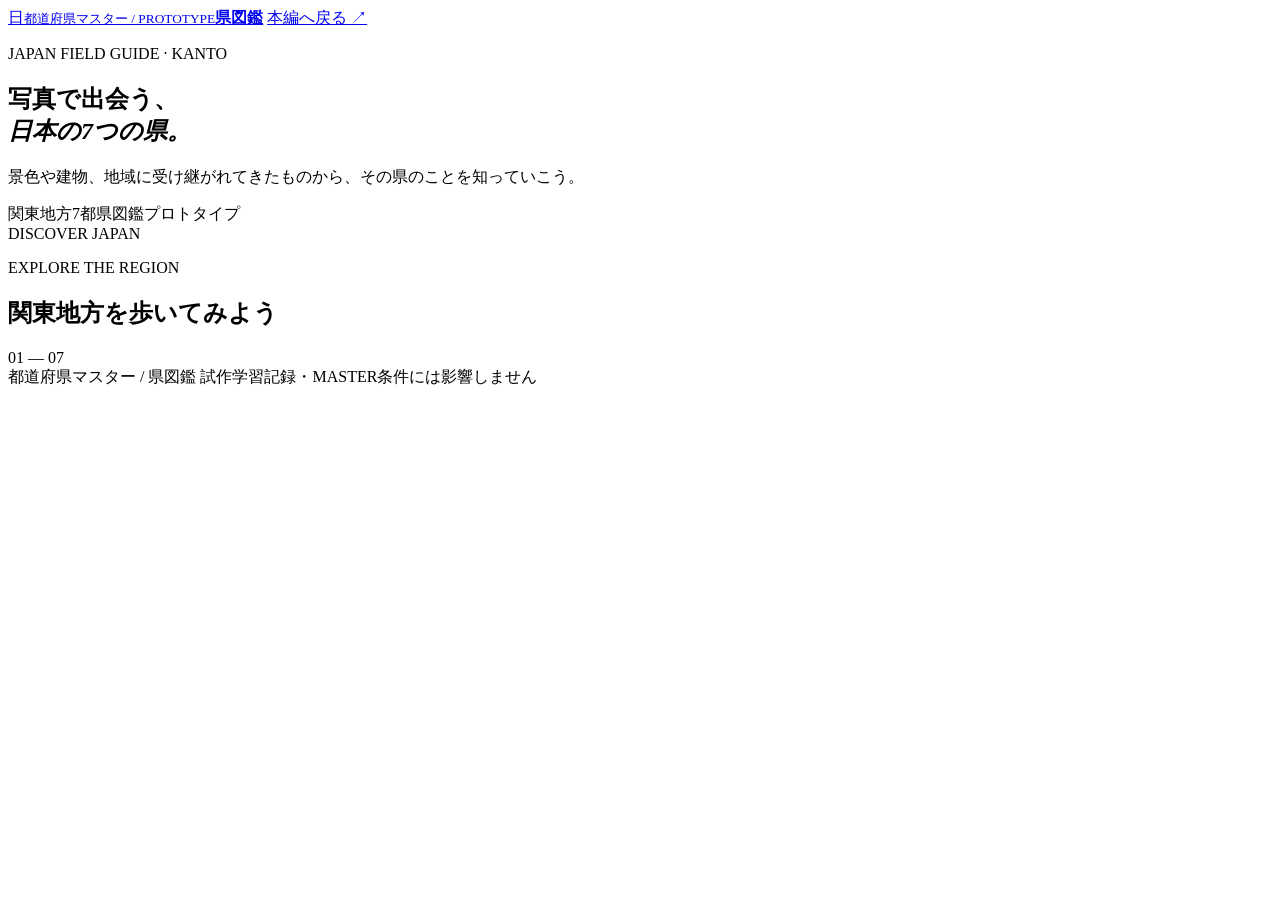
==== prototype/index.html @ 13cdf236 "Add Kanto prefecture guide prototype" ====
<!doctype html>
<html lang="ja">
<head>
  <meta charset="utf-8">
  <meta name="viewport" content="width=device-width,initial-scale=1,viewport-fit=cover">
  <meta name="theme-color" content="#176b87">
  <meta name="description" content="都道府県マスター・県図鑑の関東地方試作">
  <title>県図鑑｜都道府県マスター 試作</title>
  <link rel="stylesheet" href="./style.css">
</head>
<body>
  <header class="topbar">
    <a class="brand" href="../index.html"><span class="brand-mark">日</span><span><small>都道府県マスター / PROTOTYPE</small><strong>県図鑑</strong></span></a>
    <a class="back-link" href="../index.html">本編へ戻る ↗</a>
  </header>
  <main>
    <section class="hero">
      <div class="hero-copy">
        <p class="eyebrow">JAPAN FIELD GUIDE · KANTO</p>
        <h1>写真で出会う、<br><em>日本の7つの県。</em></h1>
        <p>景色や建物、地域に受け継がれてきたものから、その県のことを知っていこう。</p>
        <div class="hero-meta"><span>関東地方</span><span>7都県</span><span>図鑑プロトタイプ</span></div>
      </div>
      <div class="hero-art" aria-hidden="true"><div class="sun"></div><div class="mountain m1"></div><div class="mountain m2"></div><div class="sea"></div><span>DISCOVER JAPAN</span></div>
    </section>
    <nav class="pref-nav" aria-label="都県を選ぶ"><div class="section-heading"><div><p class="eyebrow">EXPLORE THE REGION</p><h2>関東地方を歩いてみよう</h2></div><span class="count">01 — 07</span></div><div id="prefList" class="pref-list"></div></nav>
    <section id="detail" class="detail" aria-live="polite"></section>
    <footer><span>都道府県マスター / 県図鑑 試作</span><span>学習記録・MASTER条件には影響しません</span></footer>
  </main>
  <script type="module" src="./app.js"></script>
</body>
</html>
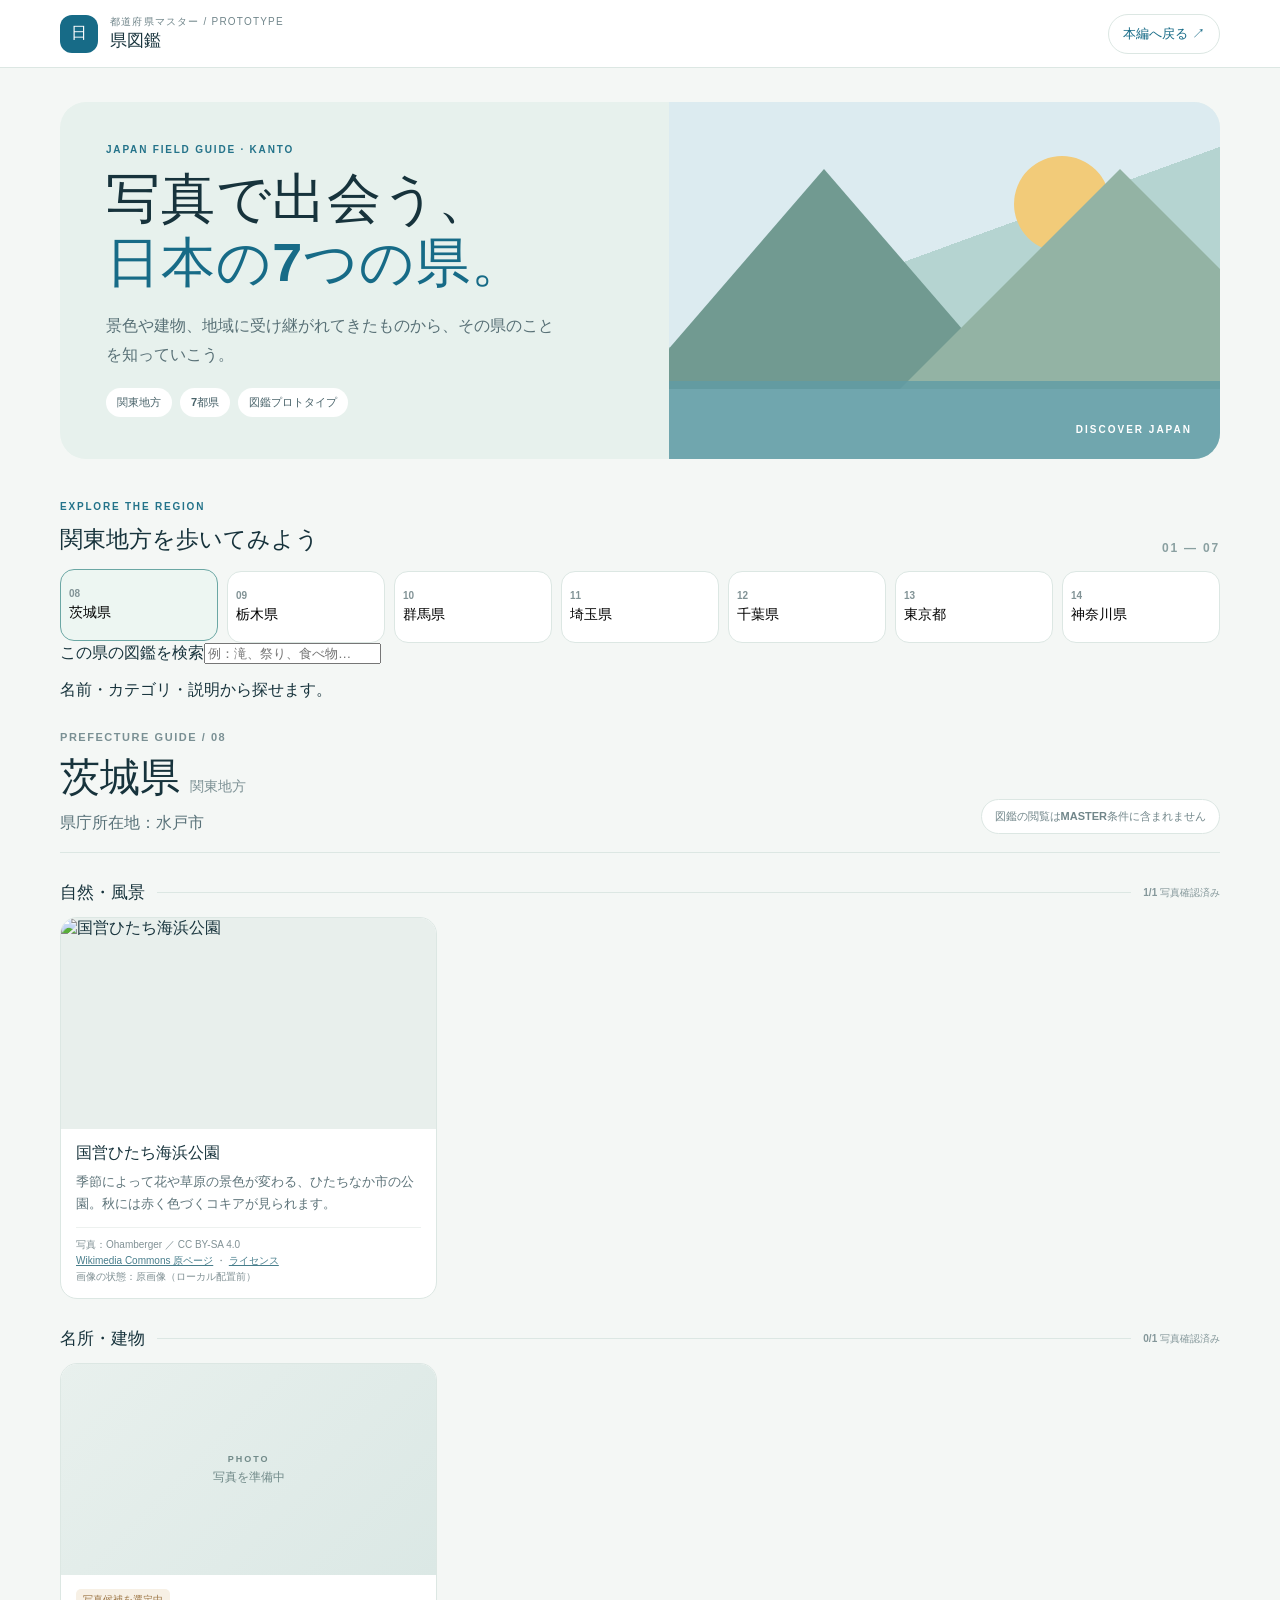
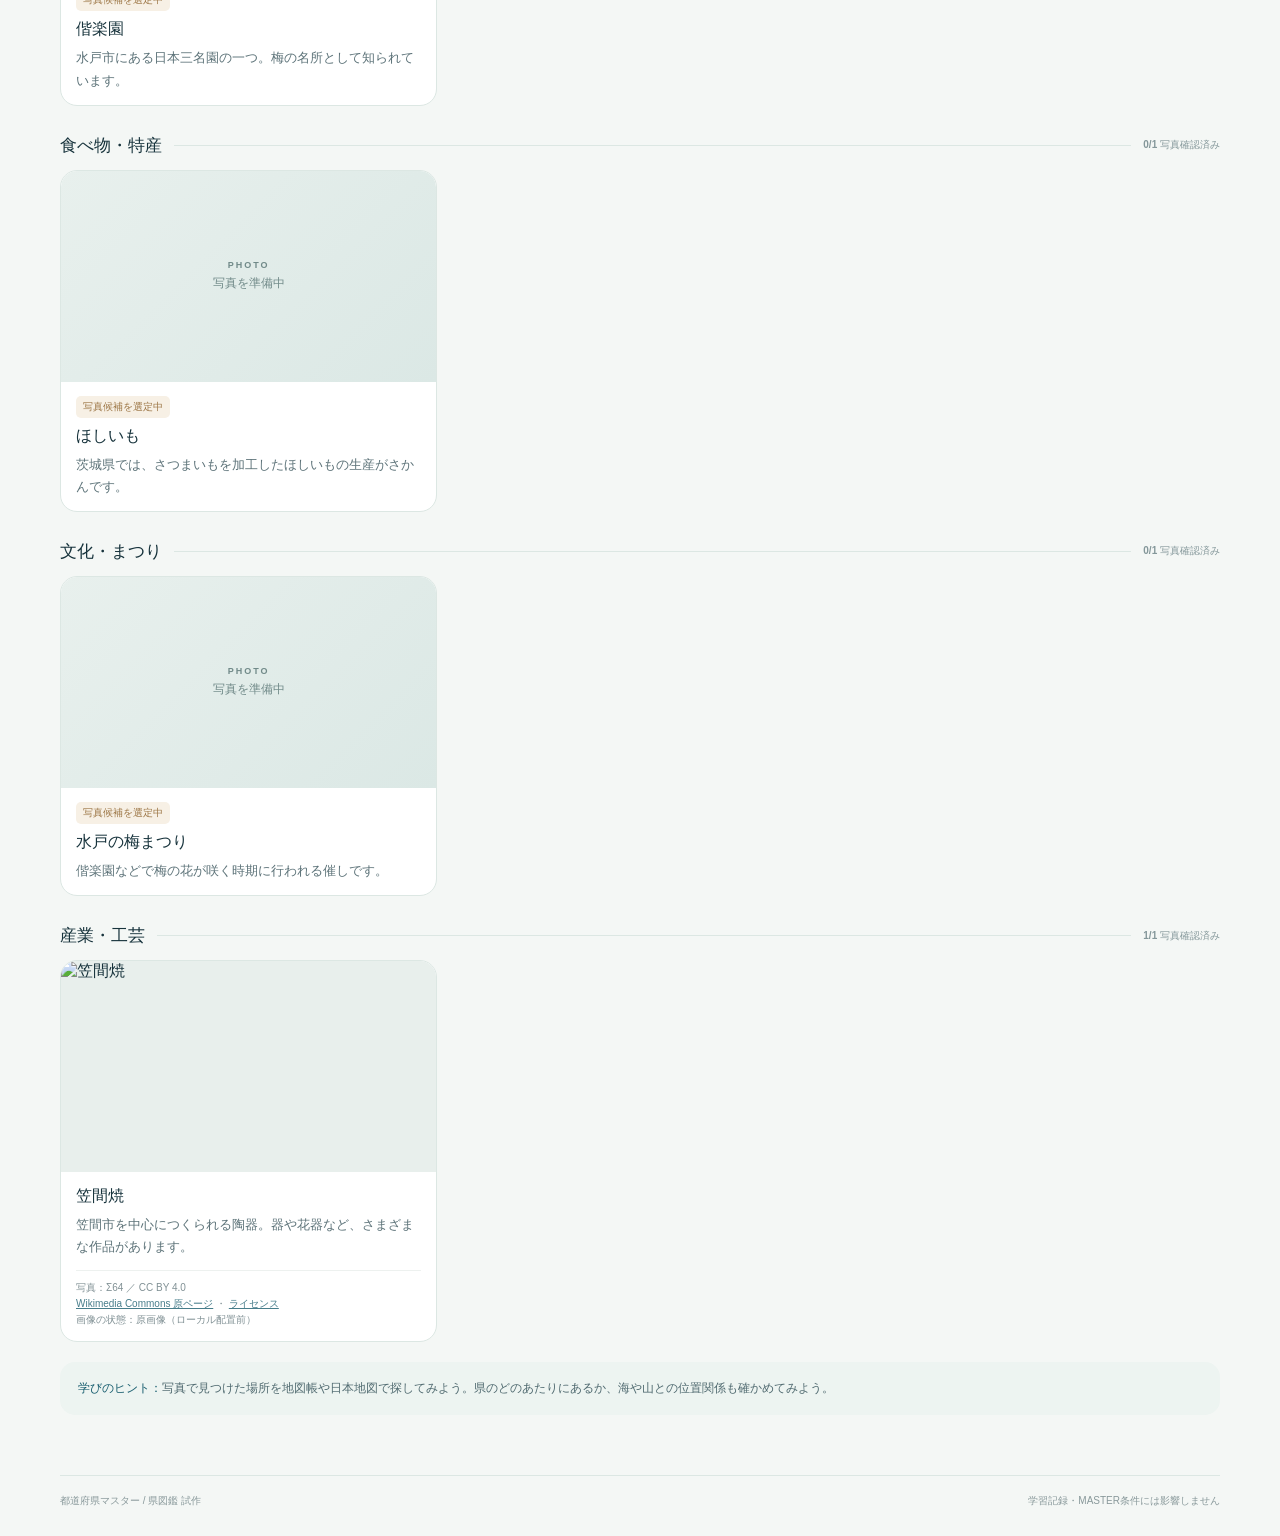
==== commit 506f8d56: "Add searchable prefecture guide control" ====
--- a/prototype/index.html
+++ b/prototype/index.html
@@ -24,6 +24,7 @@
       <div class="hero-art" aria-hidden="true"><div class="sun"></div><div class="mountain m1"></div><div class="mountain m2"></div><div class="sea"></div><span>DISCOVER JAPAN</span></div>
     </section>
     <nav class="pref-nav" aria-label="都県を選ぶ"><div class="section-heading"><div><p class="eyebrow">EXPLORE THE REGION</p><h2>関東地方を歩いてみよう</h2></div><span class="count">01 — 07</span></div><div id="prefList" class="pref-list"></div></nav>
+    <section class="guide-tools" aria-label="図鑑を検索"><label for="guideSearch">この県の図鑑を検索</label><input id="guideSearch" type="search" placeholder="例：滝、祭り、食べ物…" autocomplete="off"><p id="searchStatus" aria-live="polite">名前・カテゴリ・説明から探せます。</p></section>
     <section id="detail" class="detail" aria-live="polite"></section>
     <footer><span>都道府県マスター / 県図鑑 試作</span><span>学習記録・MASTER条件には影響しません</span></footer>
   </main>
--- a/prototype/style.css
+++ b/prototype/style.css
@@ -0,0 +1,11 @@
+:root{font-family:"Hiragino Kaku Gothic ProN","Yu Gothic",Meiryo,sans-serif;color:#17333c;background:#f4f7f5;font-synthesis:none;--ink:#17333c;--muted:#647b80;--teal:#176b87;--line:#dce7e3;--paper:#fff;--soft:#eaf3ef}
+*{box-sizing:border-box}body{margin:0;min-height:100vh}a{color:inherit}.topbar{height:68px;padding:0 max(22px,calc((100vw - 1160px)/2));display:flex;align-items:center;justify-content:space-between;background:#fff;border-bottom:1px solid var(--line)}.brand{display:flex;align-items:center;gap:12px;text-decoration:none}.brand-mark{display:grid;place-items:center;width:38px;height:38px;border-radius:12px;background:#176b87;color:#fff;font-weight:900}.brand small,.brand strong{display:block}.brand small{font-size:10px;letter-spacing:.12em;color:#70858a}.brand strong{font-size:17px}.back-link{font-size:13px;font-weight:800;text-decoration:none;color:var(--teal);padding:10px 14px;border:1px solid var(--line);border-radius:999px}
+main{width:min(1160px,100% - 40px);margin:auto}.hero{margin:34px 0 42px;min-height:300px;border-radius:26px;background:#e7f1ed;display:grid;grid-template-columns:1.05fr .95fr;overflow:hidden}.hero-copy{padding:42px 46px;align-self:center}.eyebrow{font-size:10px;font-weight:900;letter-spacing:.18em;color:#24738a;margin:0 0 12px}.hero h1{font-size:clamp(32px,4.4vw,54px);line-height:1.18;letter-spacing:.02em;margin:0}.hero h1 em{font-style:normal;color:#176b87}.hero-copy>p:not(.eyebrow){max-width:450px;color:#587076;line-height:1.8;font-weight:650;margin:18px 0}.hero-meta{display:flex;gap:8px;flex-wrap:wrap}.hero-meta span{font-size:11px;font-weight:800;background:#fff;padding:7px 11px;border-radius:999px;color:#49636a}.hero-art{position:relative;min-height:300px;overflow:hidden;background:linear-gradient(160deg,#dcebf0 0 44%,#b5d4d1 44% 100%)}.sun{position:absolute;width:96px;height:96px;border-radius:50%;background:#f2cb79;right:20%;top:15%}.mountain{position:absolute;bottom:70px;width:0;height:0;border-left:190px solid transparent;border-right:190px solid transparent;border-bottom:220px solid #719a91}.m1{left:-35px}.m2{right:-120px;border-bottom-color:#93b3a4;border-left-width:220px;border-right-width:220px}.sea{position:absolute;bottom:0;height:78px;width:100%;background:#5f9ca6;opacity:.8}.hero-art>span{position:absolute;bottom:24px;right:28px;color:#fff;font-size:10px;letter-spacing:.2em;font-weight:900}
+.section-heading{display:flex;justify-content:space-between;align-items:end;margin-bottom:16px}.section-heading h2{font-size:23px;margin:0}.count{font-size:12px;font-weight:900;letter-spacing:.15em;color:#8aa0a1}.pref-list{display:grid;grid-template-columns:repeat(7,1fr);gap:9px}.pref-button{border:1px solid var(--line);border-radius:14px;background:#fff;padding:13px 8px;min-height:72px;text-align:left;cursor:pointer;transition:.15s}.pref-button:hover,.pref-button[aria-pressed=true]{border-color:#6ba7a4;background:#edf6f2;transform:translateY(-2px)}.pref-button small{display:block;color:#829396;font-size:10px;font-weight:800}.pref-button strong{display:block;font-size:14px;margin-top:5px}
+.detail{margin:30px 0 60px}.pref-head{display:flex;justify-content:space-between;align-items:end;gap:20px;border-bottom:1px solid var(--line);padding:0 0 18px}.pref-kicker{font-size:11px;letter-spacing:.14em;color:#7a9094;font-weight:900;margin:0 0 7px}.pref-head h2{font-size:clamp(28px,4vw,40px);margin:0}.pref-head h2 span{font-size:14px;color:#7c9094;margin-left:10px}.capital{color:#597279;font-weight:700;margin:8px 0 0}.status{white-space:nowrap;border-radius:999px;background:#fff;border:1px solid var(--line);padding:9px 13px;font-size:11px;font-weight:800;color:#71868a}
+.category{margin-top:28px}.category-title{display:flex;align-items:center;gap:12px;margin-bottom:13px}.category-title h3{margin:0;font-size:17px}.category-title span{height:1px;background:var(--line);flex:1}.category-title small{font-size:10px;color:#84979a;font-weight:800}.item-grid{display:grid;grid-template-columns:repeat(3,minmax(0,1fr));gap:14px}.item-card{background:#fff;border:1px solid var(--line);border-radius:17px;overflow:hidden;min-width:0}.item-photo{width:100%;aspect-ratio:16/9;display:block;object-fit:cover;background:#e8efec}.item-body{padding:14px 15px 13px}.item-body h4{font-size:16px;margin:0 0 7px}.item-body p{font-size:13px;line-height:1.7;color:#5d7379;margin:0}.credit{border-top:1px solid #edf1ef;margin-top:12px;padding-top:9px;font-size:10px;line-height:1.6;color:#819195}.credit a{color:#477d8b}.text-card{padding:19px}.text-card .category-label{font-size:10px;color:#24738a;font-weight:900;letter-spacing:.08em}.text-card h4{margin:8px 0;font-size:16px}.text-card p{font-size:13px;line-height:1.8;color:#5d7379;margin:0}.map-note{margin-top:20px;padding:16px 18px;border-radius:15px;background:#edf4f1;color:#506a70;font-size:12px;line-height:1.7}.map-note strong{color:#1a5f70}
+footer{border-top:1px solid var(--line);padding:18px 0 28px;display:flex;justify-content:space-between;gap:10px;color:#89999b;font-size:10px}
+@media(max-width:760px){main{width:min(100% - 24px,620px)}.hero{grid-template-columns:1fr;margin:18px 0 30px}.hero-copy{padding:28px 24px 18px}.hero-art{min-height:155px}.pref-list{grid-template-columns:repeat(4,1fr)}.pref-button{min-height:62px}.item-grid{grid-template-columns:repeat(2,minmax(0,1fr))}.pref-head{align-items:start}.status{font-size:10px;padding:8px}.section-heading h2{font-size:20px}}
+@media(max-width:440px){.item-grid{grid-template-columns:1fr}.item-photo{aspect-ratio:16/8}.pref-head h2 span{display:block;margin:5px 0 0}.back-link{font-size:11px;padding:8px 10px}footer{display:block;line-height:2}}
+
+.photo-pending{aspect-ratio:16/9;background:linear-gradient(135deg,#e8f0ed,#dbe8e5);display:flex;flex-direction:column;align-items:center;justify-content:center;color:#718a89;gap:5px}.photo-pending span{font-size:9px;letter-spacing:.22em;font-weight:900}.photo-pending strong{font-size:12px}.pending-label{display:inline-block;font-size:10px;font-weight:800;color:#9b7443;background:#f7f0e5;padding:4px 7px;border-radius:5px;margin-bottom:8px}
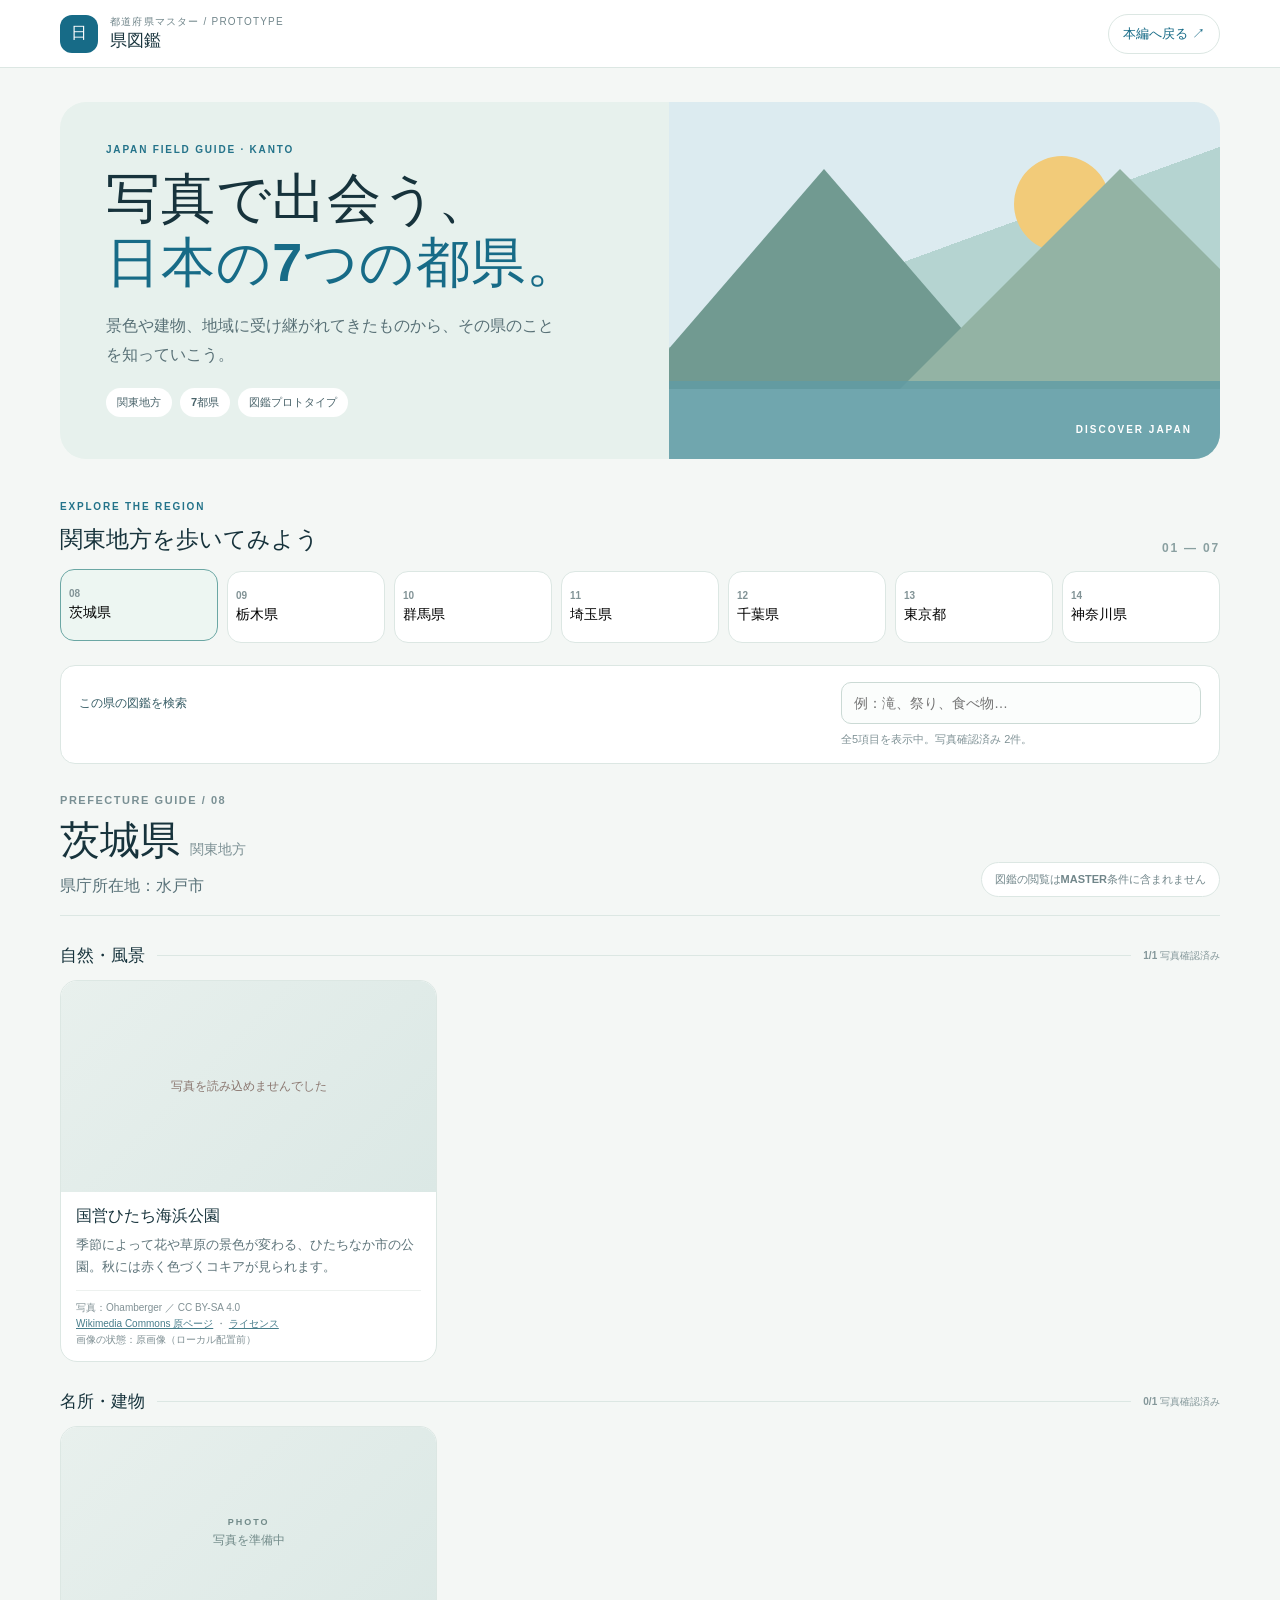
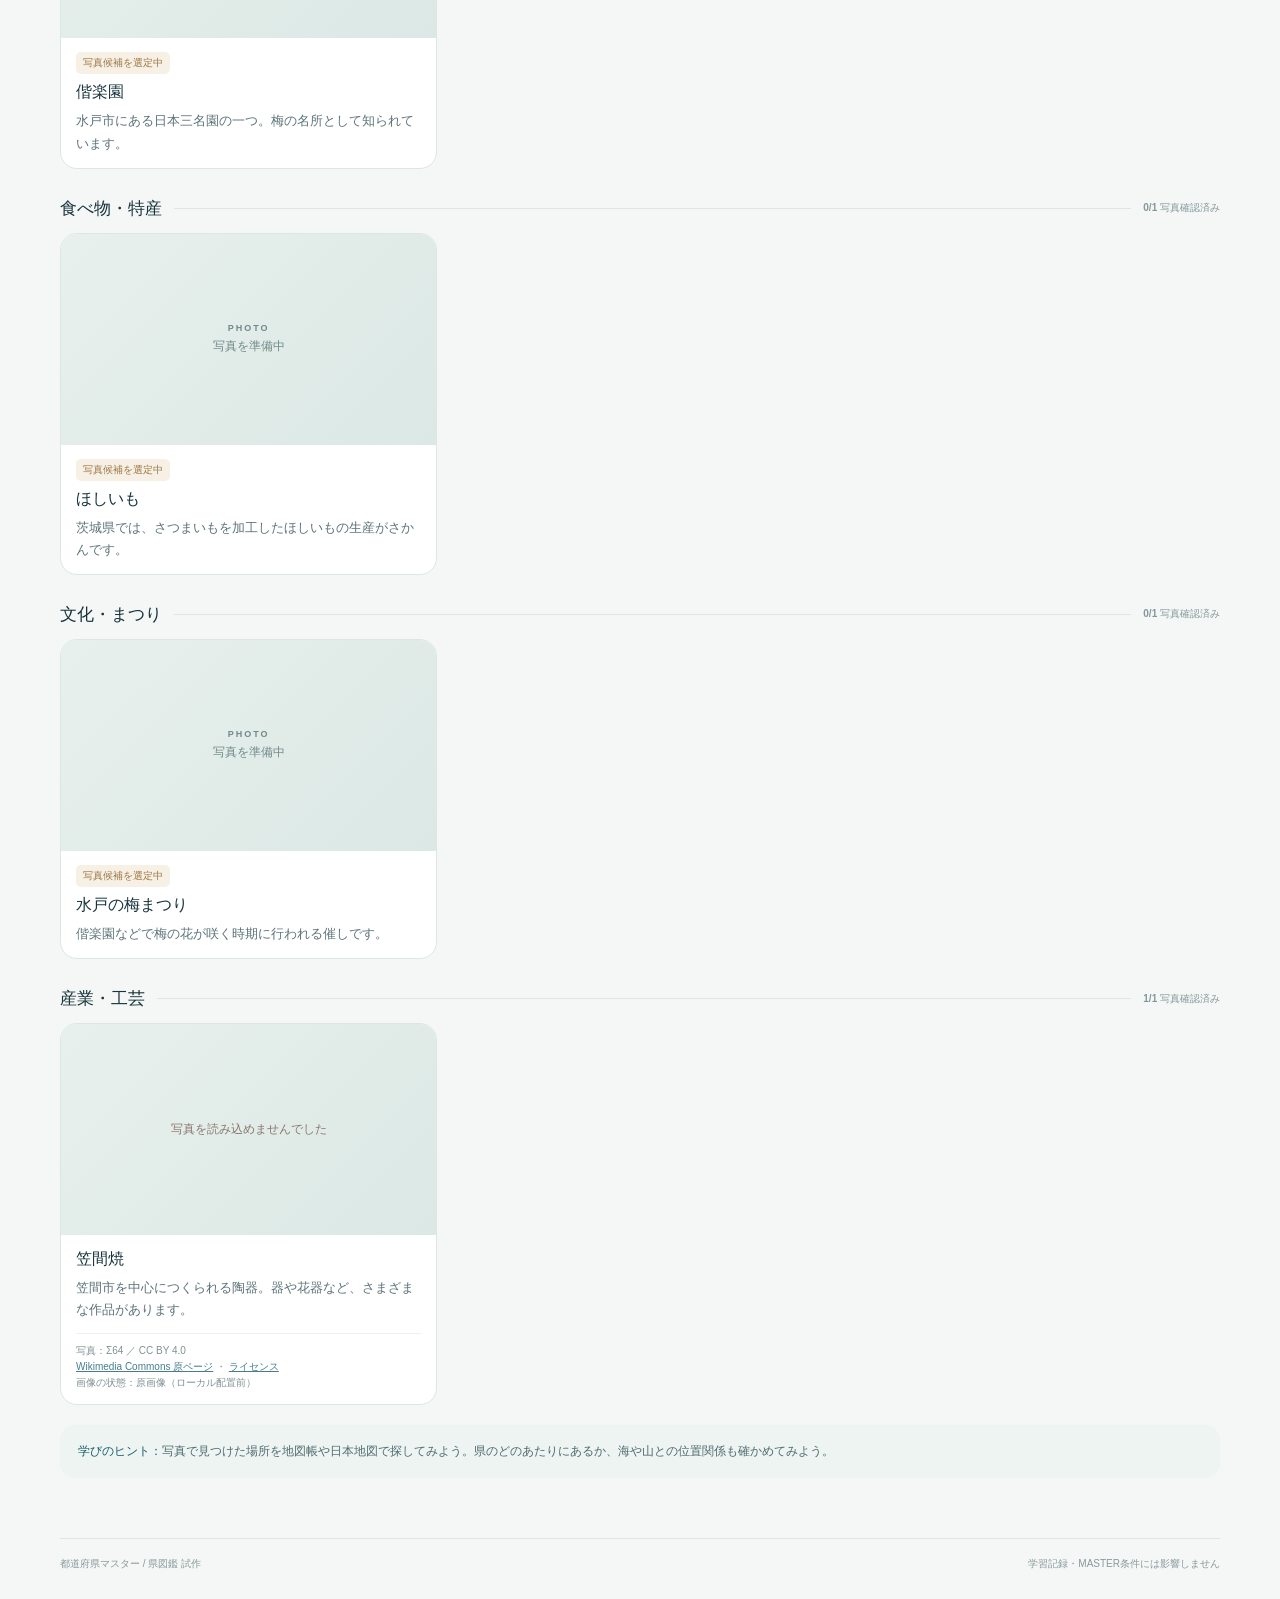
==== commit e193582a: "Clarify Kanto region includes Tokyo" ====
--- a/prototype/index.html
+++ b/prototype/index.html
@@ -17,7 +17,7 @@
     <section class="hero">
       <div class="hero-copy">
         <p class="eyebrow">JAPAN FIELD GUIDE · KANTO</p>
-        <h1>写真で出会う、<br><em>日本の7つの県。</em></h1>
+        <h1>写真で出会う、<br><em>日本の7つの都県。</em></h1>
         <p>景色や建物、地域に受け継がれてきたものから、その県のことを知っていこう。</p>
         <div class="hero-meta"><span>関東地方</span><span>7都県</span><span>図鑑プロトタイプ</span></div>
       </div>
--- a/prototype/style.css
+++ b/prototype/style.css
@@ -9,3 +9,12 @@
 @media(max-width:440px){.item-grid{grid-template-columns:1fr}.item-photo{aspect-ratio:16/8}.pref-head h2 span{display:block;margin:5px 0 0}.back-link{font-size:11px;padding:8px 10px}footer{display:block;line-height:2}}
 
 .photo-pending{aspect-ratio:16/9;background:linear-gradient(135deg,#e8f0ed,#dbe8e5);display:flex;flex-direction:column;align-items:center;justify-content:center;color:#718a89;gap:5px}.photo-pending span{font-size:9px;letter-spacing:.22em;font-weight:900}.photo-pending strong{font-size:12px}.pending-label{display:inline-block;font-size:10px;font-weight:800;color:#9b7443;background:#f7f0e5;padding:4px 7px;border-radius:5px;margin-bottom:8px}
+
+.guide-tools{margin:22px 0 0;padding:16px 18px;background:#fff;border:1px solid var(--line);border-radius:15px;display:grid;grid-template-columns:auto minmax(180px,360px);align-items:center;gap:8px 14px}
+.guide-tools label{font-size:12px;font-weight:900;color:#365c65}
+.guide-tools input{width:100%;min-height:42px;border:1px solid #cbdad5;border-radius:10px;padding:9px 12px;font:inherit;font-size:14px;color:var(--ink);background:#fbfdfc}
+.guide-tools input:focus{outline:3px solid #b8d9d4;border-color:#398b91}
+.guide-tools p{grid-column:2;margin:0;color:#819397;font-size:11px}
+.empty-state{padding:28px 18px;text-align:center;border:1px dashed #c6d8d1;border-radius:15px;color:#647b80;background:#fbfdfc;font-size:13px}
+.image-error{color:#8b7770;font-size:12px}
+@media(max-width:560px){.guide-tools{grid-template-columns:1fr;gap:7px}.guide-tools p{grid-column:1}}
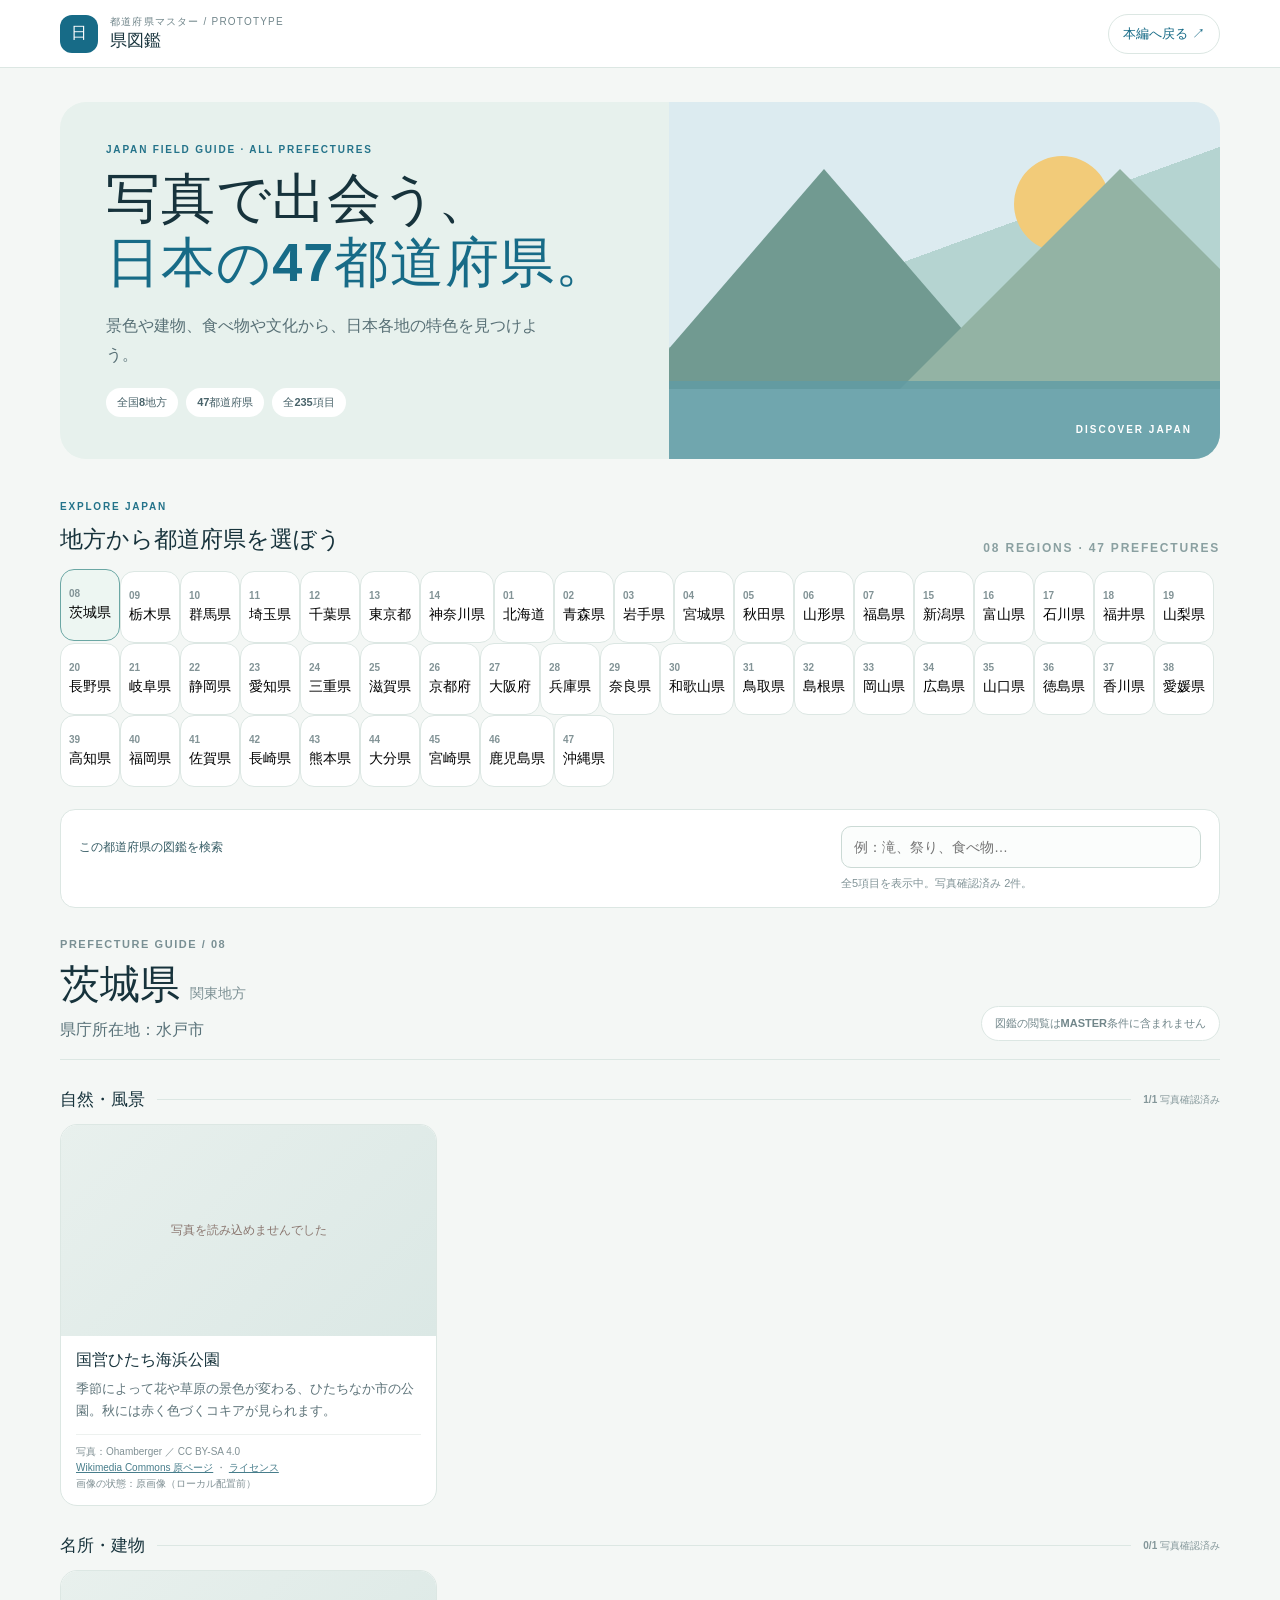
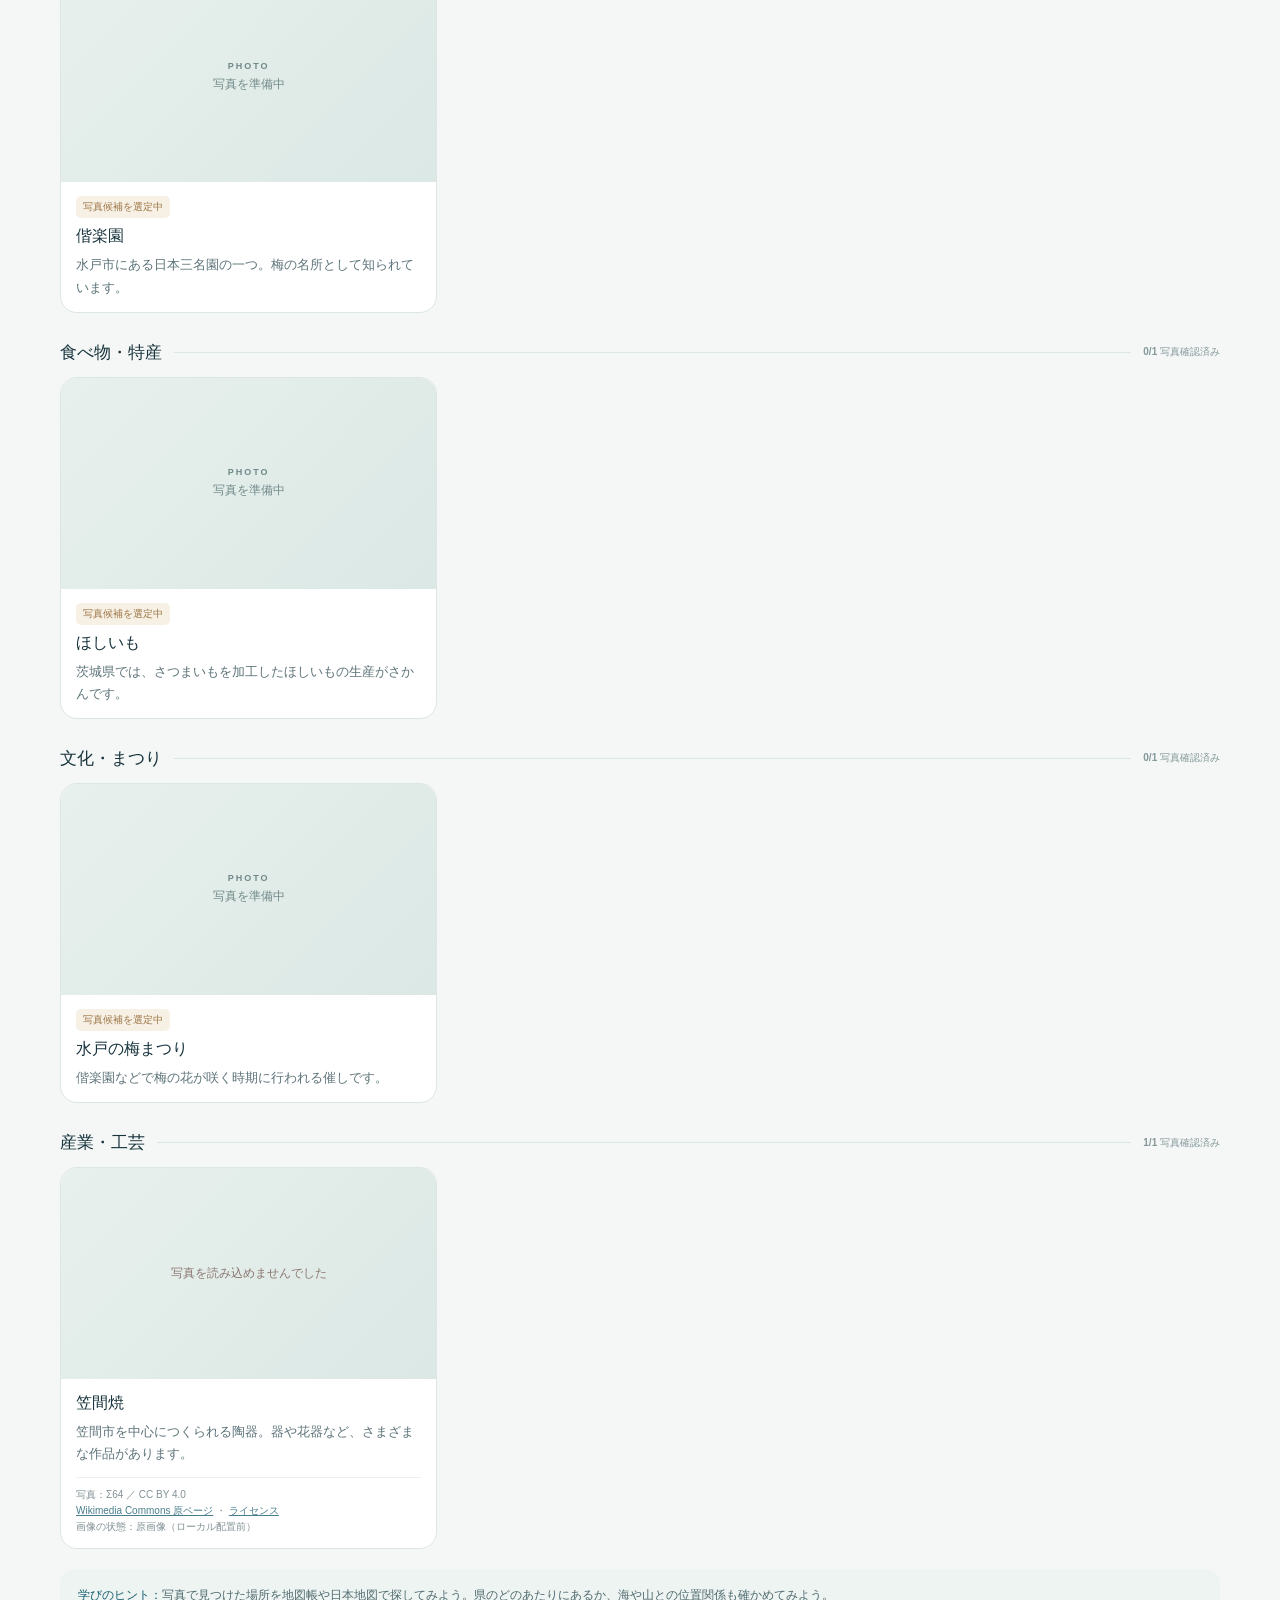
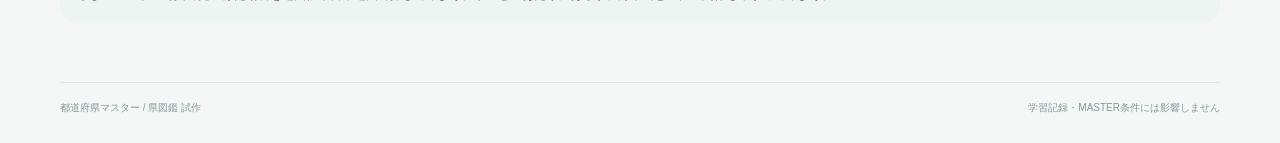
==== commit 74dc60fb: "Update guide landing page for all 47 prefectures" ====
--- a/prototype/index.html
+++ b/prototype/index.html
@@ -4,7 +4,7 @@
   <meta charset="utf-8">
   <meta name="viewport" content="width=device-width,initial-scale=1,viewport-fit=cover">
   <meta name="theme-color" content="#176b87">
-  <meta name="description" content="都道府県マスター・県図鑑の関東地方試作">
+  <meta name="description" content="都道府県マスター・全国47都道府県の県図鑑">
   <title>県図鑑｜都道府県マスター 試作</title>
   <link rel="stylesheet" href="./style.css">
 </head>
@@ -16,15 +16,15 @@
   <main>
     <section class="hero">
       <div class="hero-copy">
-        <p class="eyebrow">JAPAN FIELD GUIDE · KANTO</p>
-        <h1>写真で出会う、<br><em>日本の7つの都県。</em></h1>
-        <p>景色や建物、地域に受け継がれてきたものから、その県のことを知っていこう。</p>
-        <div class="hero-meta"><span>関東地方</span><span>7都県</span><span>図鑑プロトタイプ</span></div>
+        <p class="eyebrow">JAPAN FIELD GUIDE · ALL PREFECTURES</p>
+        <h1>写真で出会う、<br><em>日本の47都道府県。</em></h1>
+        <p>景色や建物、食べ物や文化から、日本各地の特色を見つけよう。</p>
+        <div class="hero-meta"><span>全国8地方</span><span>47都道府県</span><span>全235項目</span></div>
       </div>
       <div class="hero-art" aria-hidden="true"><div class="sun"></div><div class="mountain m1"></div><div class="mountain m2"></div><div class="sea"></div><span>DISCOVER JAPAN</span></div>
     </section>
-    <nav class="pref-nav" aria-label="都県を選ぶ"><div class="section-heading"><div><p class="eyebrow">EXPLORE THE REGION</p><h2>関東地方を歩いてみよう</h2></div><span class="count">01 — 07</span></div><div id="prefList" class="pref-list"></div></nav>
-    <section class="guide-tools" aria-label="図鑑を検索"><label for="guideSearch">この県の図鑑を検索</label><input id="guideSearch" type="search" placeholder="例：滝、祭り、食べ物…" autocomplete="off"><p id="searchStatus" aria-live="polite">名前・カテゴリ・説明から探せます。</p></section>
+    <nav class="pref-nav" aria-label="地方と都道府県を選ぶ"><div class="section-heading"><div><p class="eyebrow">EXPLORE JAPAN</p><h2>地方から都道府県を選ぼう</h2></div><span class="count">08 REGIONS · 47 PREFECTURES</span></div><div id="prefList" class="region-list"></div></nav>
+    <section class="guide-tools" aria-label="図鑑を検索"><label for="guideSearch">この都道府県の図鑑を検索</label><input id="guideSearch" type="search" placeholder="例：滝、祭り、食べ物…" autocomplete="off"><p id="searchStatus" aria-live="polite">名前・カテゴリ・説明から探せます。</p></section>
     <section id="detail" class="detail" aria-live="polite"></section>
     <footer><span>都道府県マスター / 県図鑑 試作</span><span>学習記録・MASTER条件には影響しません</span></footer>
   </main>
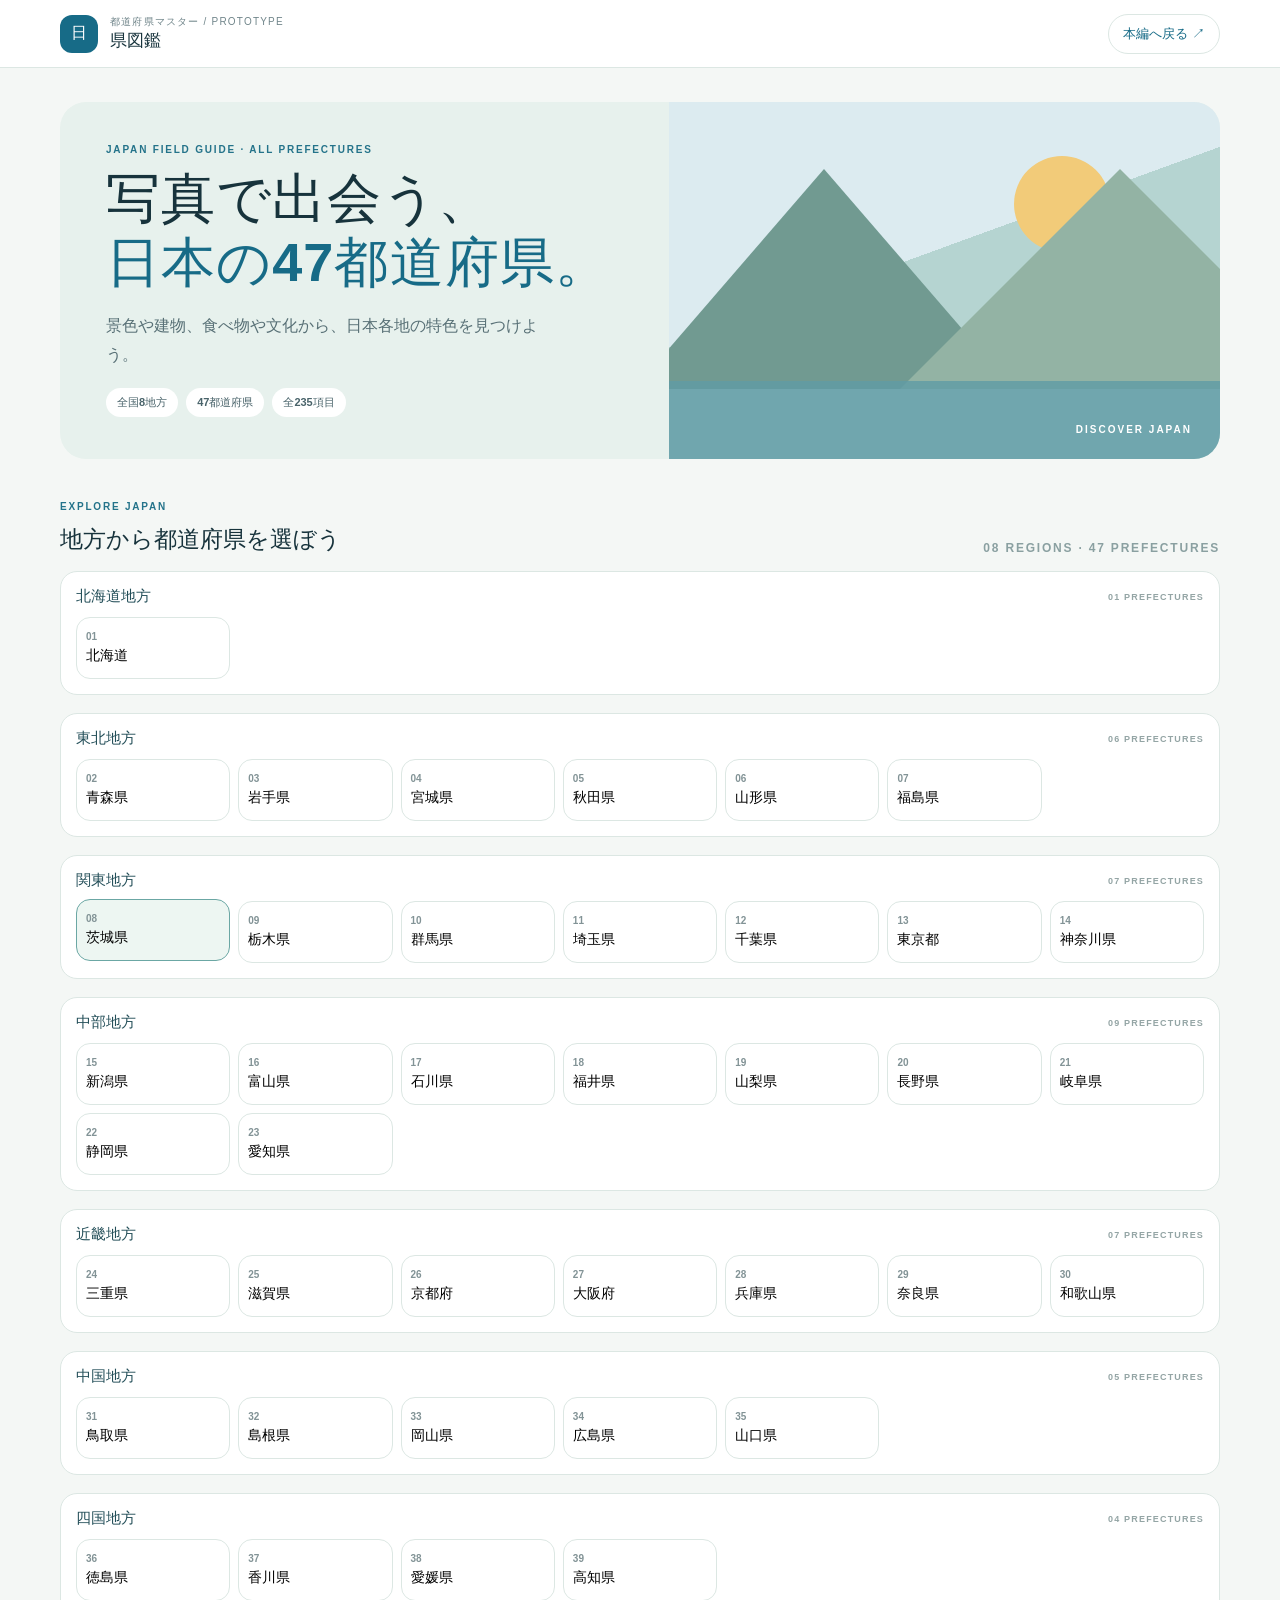
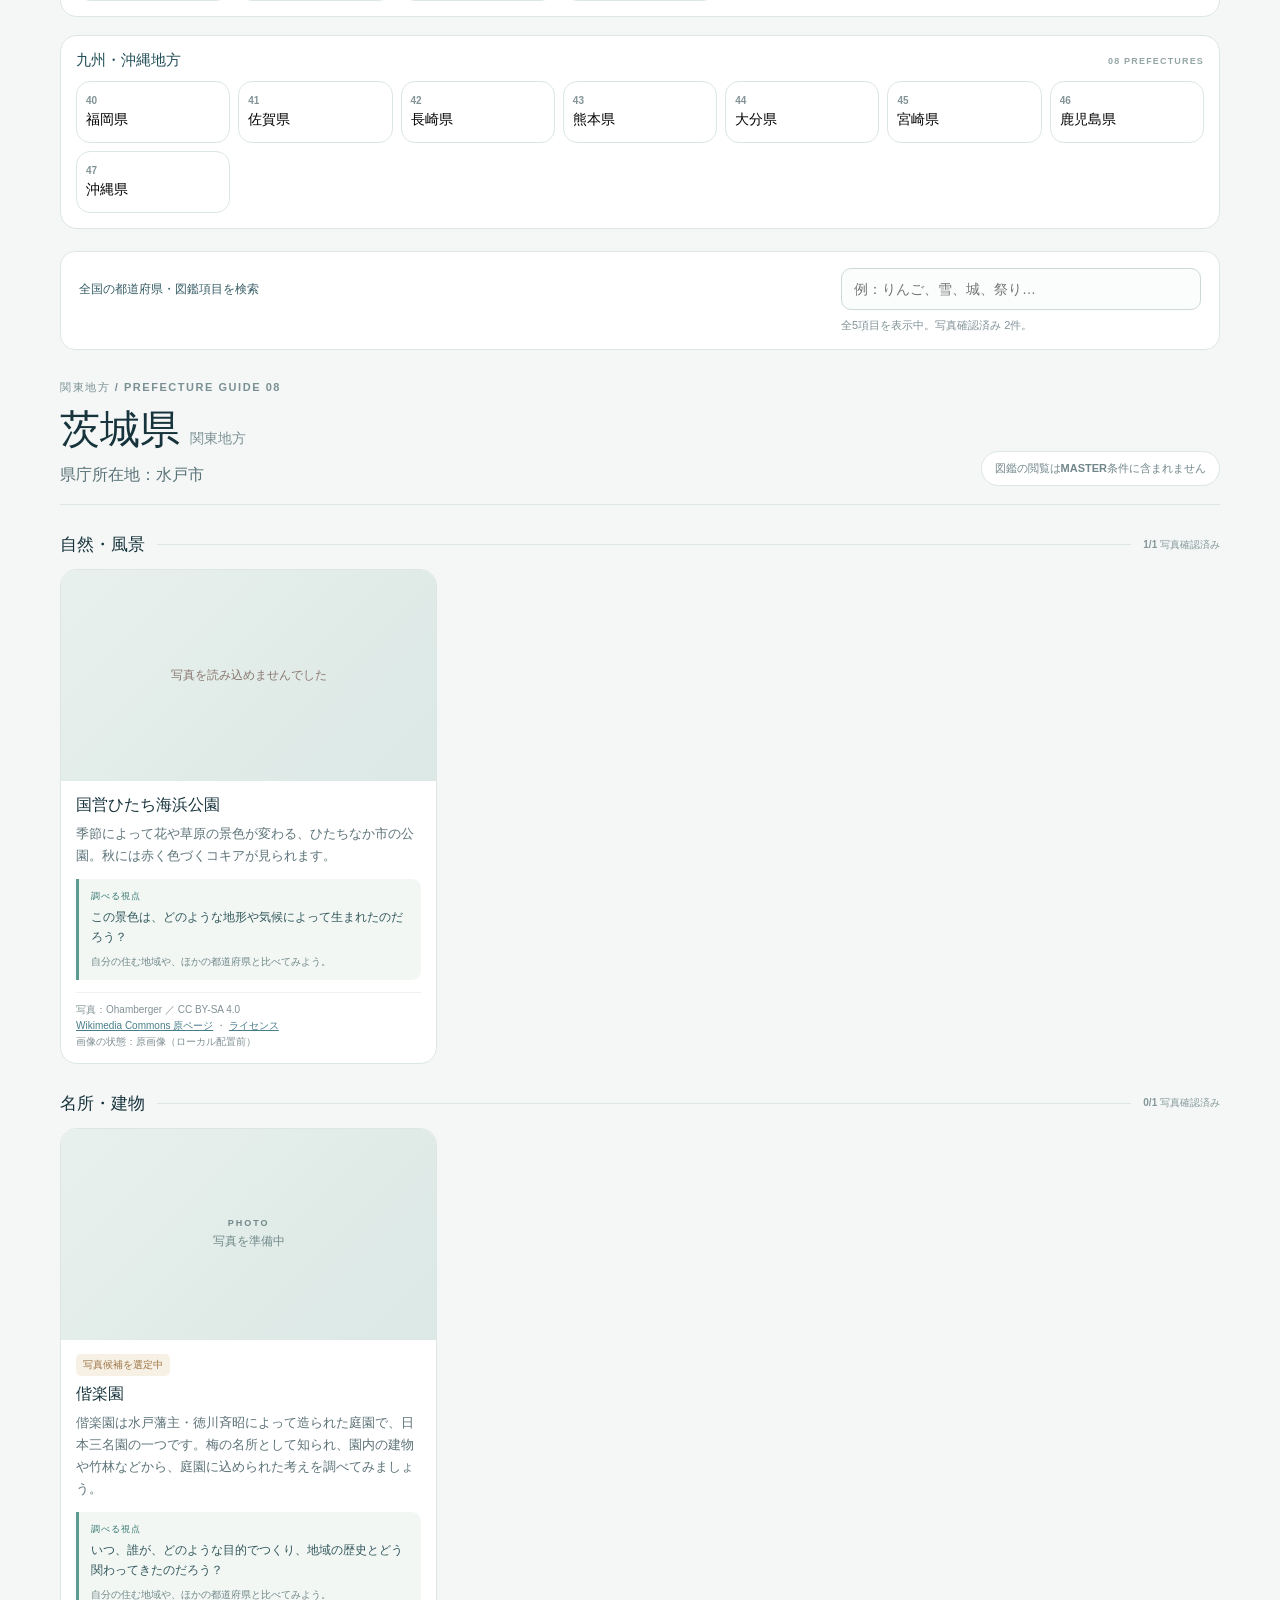
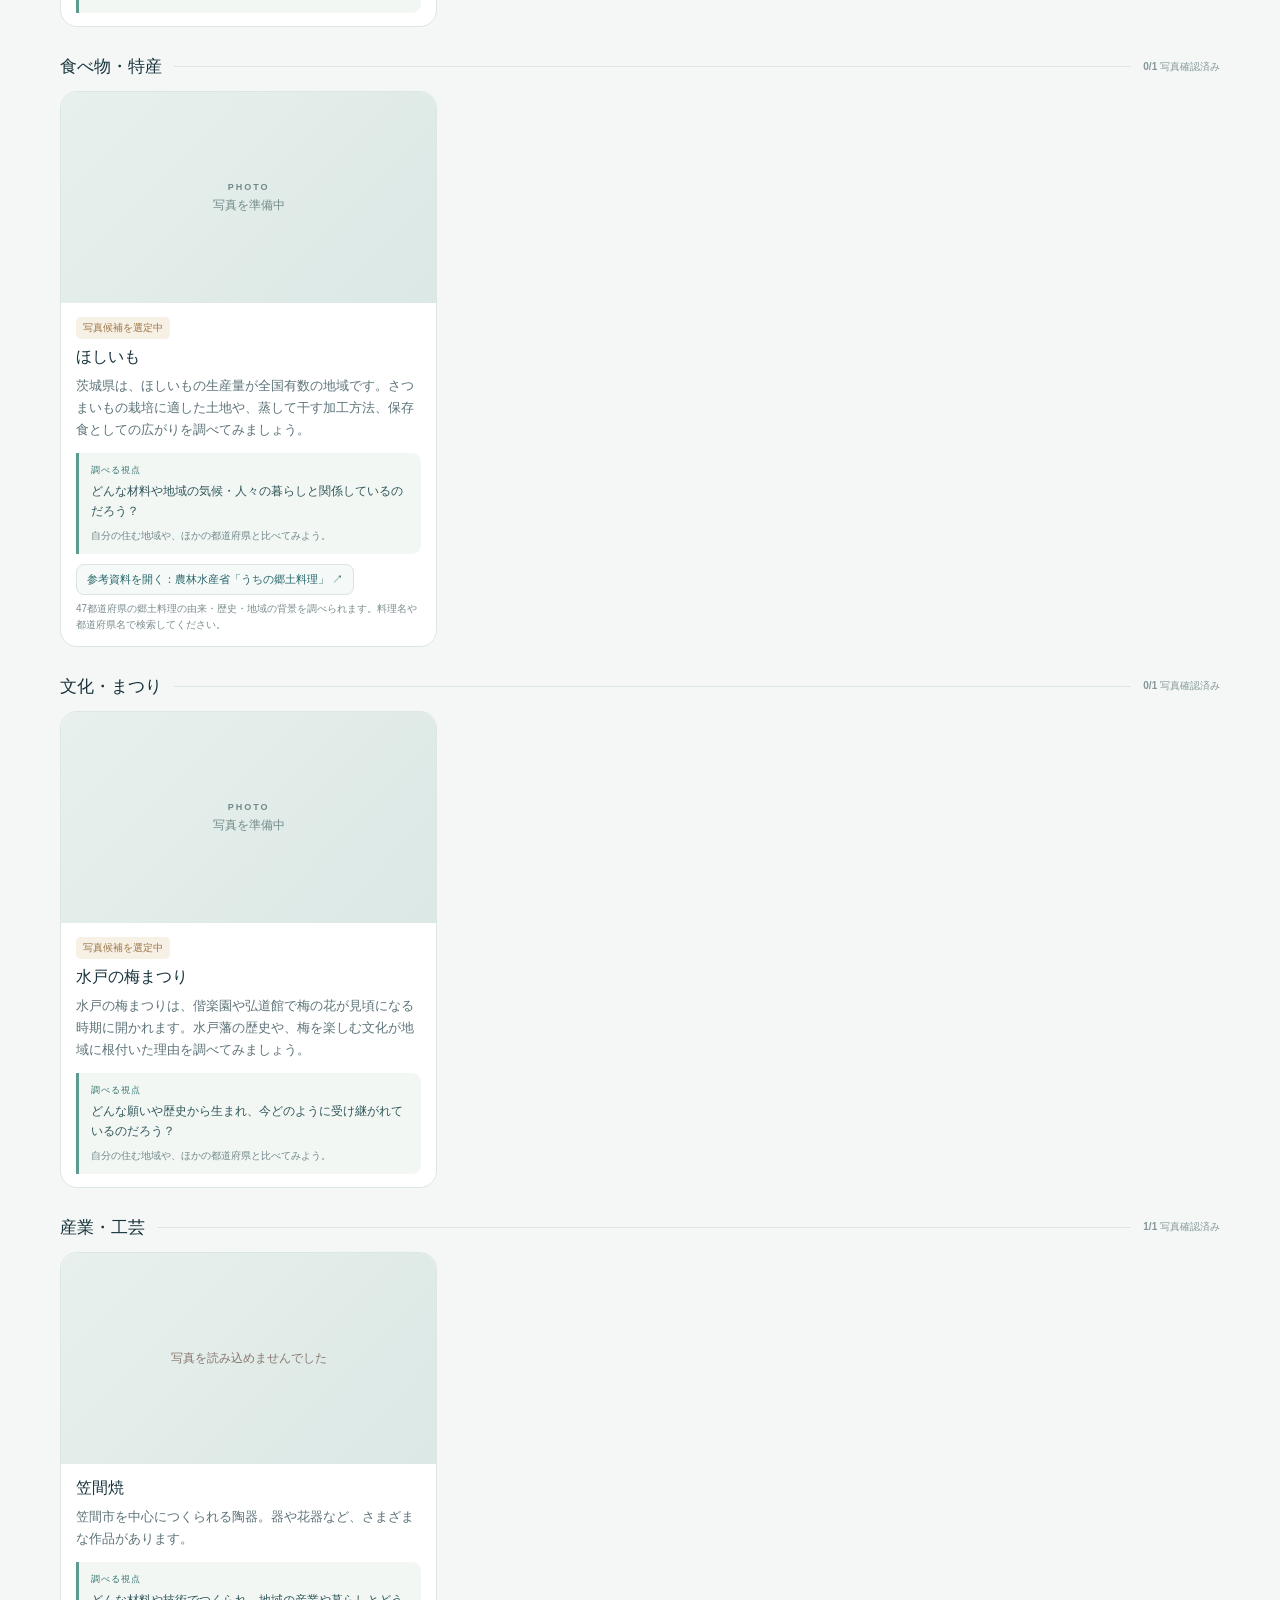
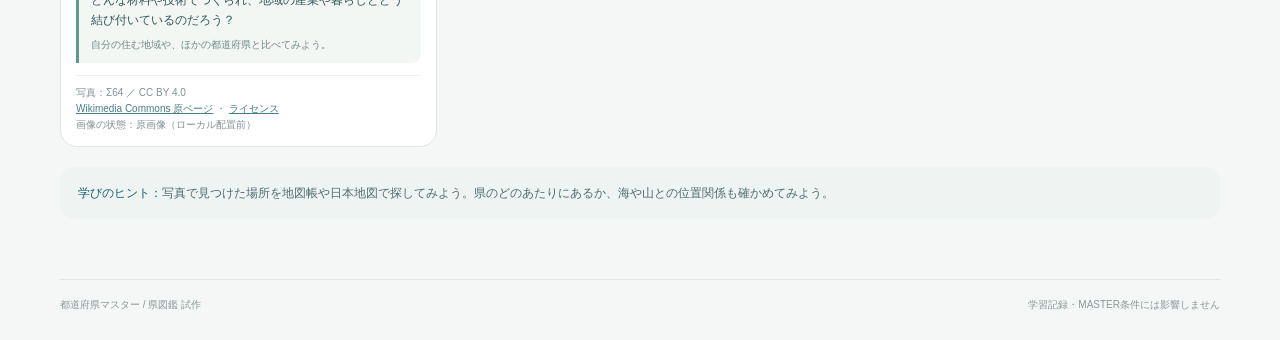
==== commit 39a2f05a: "Clarify that guide search covers all prefectures" ====
--- a/prototype/index.html
+++ b/prototype/index.html
@@ -24,7 +24,7 @@
       <div class="hero-art" aria-hidden="true"><div class="sun"></div><div class="mountain m1"></div><div class="mountain m2"></div><div class="sea"></div><span>DISCOVER JAPAN</span></div>
     </section>
     <nav class="pref-nav" aria-label="地方と都道府県を選ぶ"><div class="section-heading"><div><p class="eyebrow">EXPLORE JAPAN</p><h2>地方から都道府県を選ぼう</h2></div><span class="count">08 REGIONS · 47 PREFECTURES</span></div><div id="prefList" class="region-list"></div></nav>
-    <section class="guide-tools" aria-label="図鑑を検索"><label for="guideSearch">この都道府県の図鑑を検索</label><input id="guideSearch" type="search" placeholder="例：滝、祭り、食べ物…" autocomplete="off"><p id="searchStatus" aria-live="polite">名前・カテゴリ・説明から探せます。</p></section>
+    <section class="guide-tools" aria-label="図鑑を検索"><label for="guideSearch">全国の都道府県・図鑑項目を検索</label><input id="guideSearch" type="search" placeholder="例：りんご、雪、城、祭り…" autocomplete="off"><p id="searchStatus" aria-live="polite">47都道府県の名前・カテゴリ・説明から探せます。</p></section>
     <section id="detail" class="detail" aria-live="polite"></section>
     <footer><span>都道府県マスター / 県図鑑 試作</span><span>学習記録・MASTER条件には影響しません</span></footer>
   </main>
--- a/prototype/style.css
+++ b/prototype/style.css
@@ -18,3 +18,30 @@
 .empty-state{padding:28px 18px;text-align:center;border:1px dashed #c6d8d1;border-radius:15px;color:#647b80;background:#fbfdfc;font-size:13px}
 .image-error{color:#8b7770;font-size:12px}
 @media(max-width:560px){.guide-tools{grid-template-columns:1fr;gap:7px}.guide-tools p{grid-column:1}}
+
+.region-list{display:grid;gap:18px}
+.region-group{background:#fff;border:1px solid var(--line);border-radius:17px;padding:15px}
+.region-heading{display:flex;align-items:center;justify-content:space-between;margin:0 0 11px}
+.region-heading h3{font-size:15px;margin:0;color:#244f59}
+.region-heading span{font-size:9px;letter-spacing:.13em;font-weight:900;color:#94a5a5}
+.region-group .pref-list{display:grid;grid-template-columns:repeat(7,minmax(0,1fr));gap:8px}
+.region-group .pref-button{min-height:62px;padding:10px 9px}
+@media(max-width:760px){.region-group .pref-list{grid-template-columns:repeat(4,minmax(0,1fr))}}
+@media(max-width:440px){.region-group{padding:11px}.region-group .pref-list{grid-template-columns:repeat(2,minmax(0,1fr))}.region-group .pref-button{min-height:58px}}
+
+.source-link{display:inline-flex;align-items:center;gap:5px;margin-top:10px;padding:7px 10px;border:1px solid #d7e4df;border-radius:8px;color:#28666a;background:#f5faf8;text-decoration:none;font-size:11px;font-weight:800}
+.source-link:hover{background:#eaf5f0;border-color:#9dbfb2}
+
+.inquiry{margin-top:12px;padding:11px 12px;border-left:3px solid #5d9b91;background:#f2f7f4;border-radius:0 9px 9px 0}
+.inquiry>span{display:block;font-size:9px;letter-spacing:.12em;font-weight:900;color:#35766f;margin-bottom:5px}
+.inquiry p{font-size:12px;line-height:1.65;color:#31565a;font-weight:750;margin:0}
+.inquiry small{display:block;margin-top:6px;font-size:10px;line-height:1.5;color:#71888a}
+.source-note{font-size:10px;line-height:1.6;color:#7b8d8e;margin-top:6px}
+
+.search-group{margin-top:22px;padding:16px;background:#fff;border:1px solid var(--line);border-radius:17px}
+.search-group-head{display:flex;align-items:center;justify-content:space-between;gap:12px;margin-bottom:13px}
+.search-group-head p{margin:0 0 3px;color:#829497;font-size:10px;font-weight:800}
+.search-group-head h3{margin:0;font-size:19px}
+.search-pref-open{border:1px solid #cbded6;background:#f4f9f6;color:#28666a;border-radius:9px;padding:9px 12px;font:inherit;font-size:11px;font-weight:850;cursor:pointer}
+.search-pref-open:hover{background:#e8f3ed;border-color:#8eb8a5}
+@media(max-width:440px){.search-group{padding:11px}.search-group-head h3{font-size:16px}.search-pref-open{font-size:10px;padding:8px}}
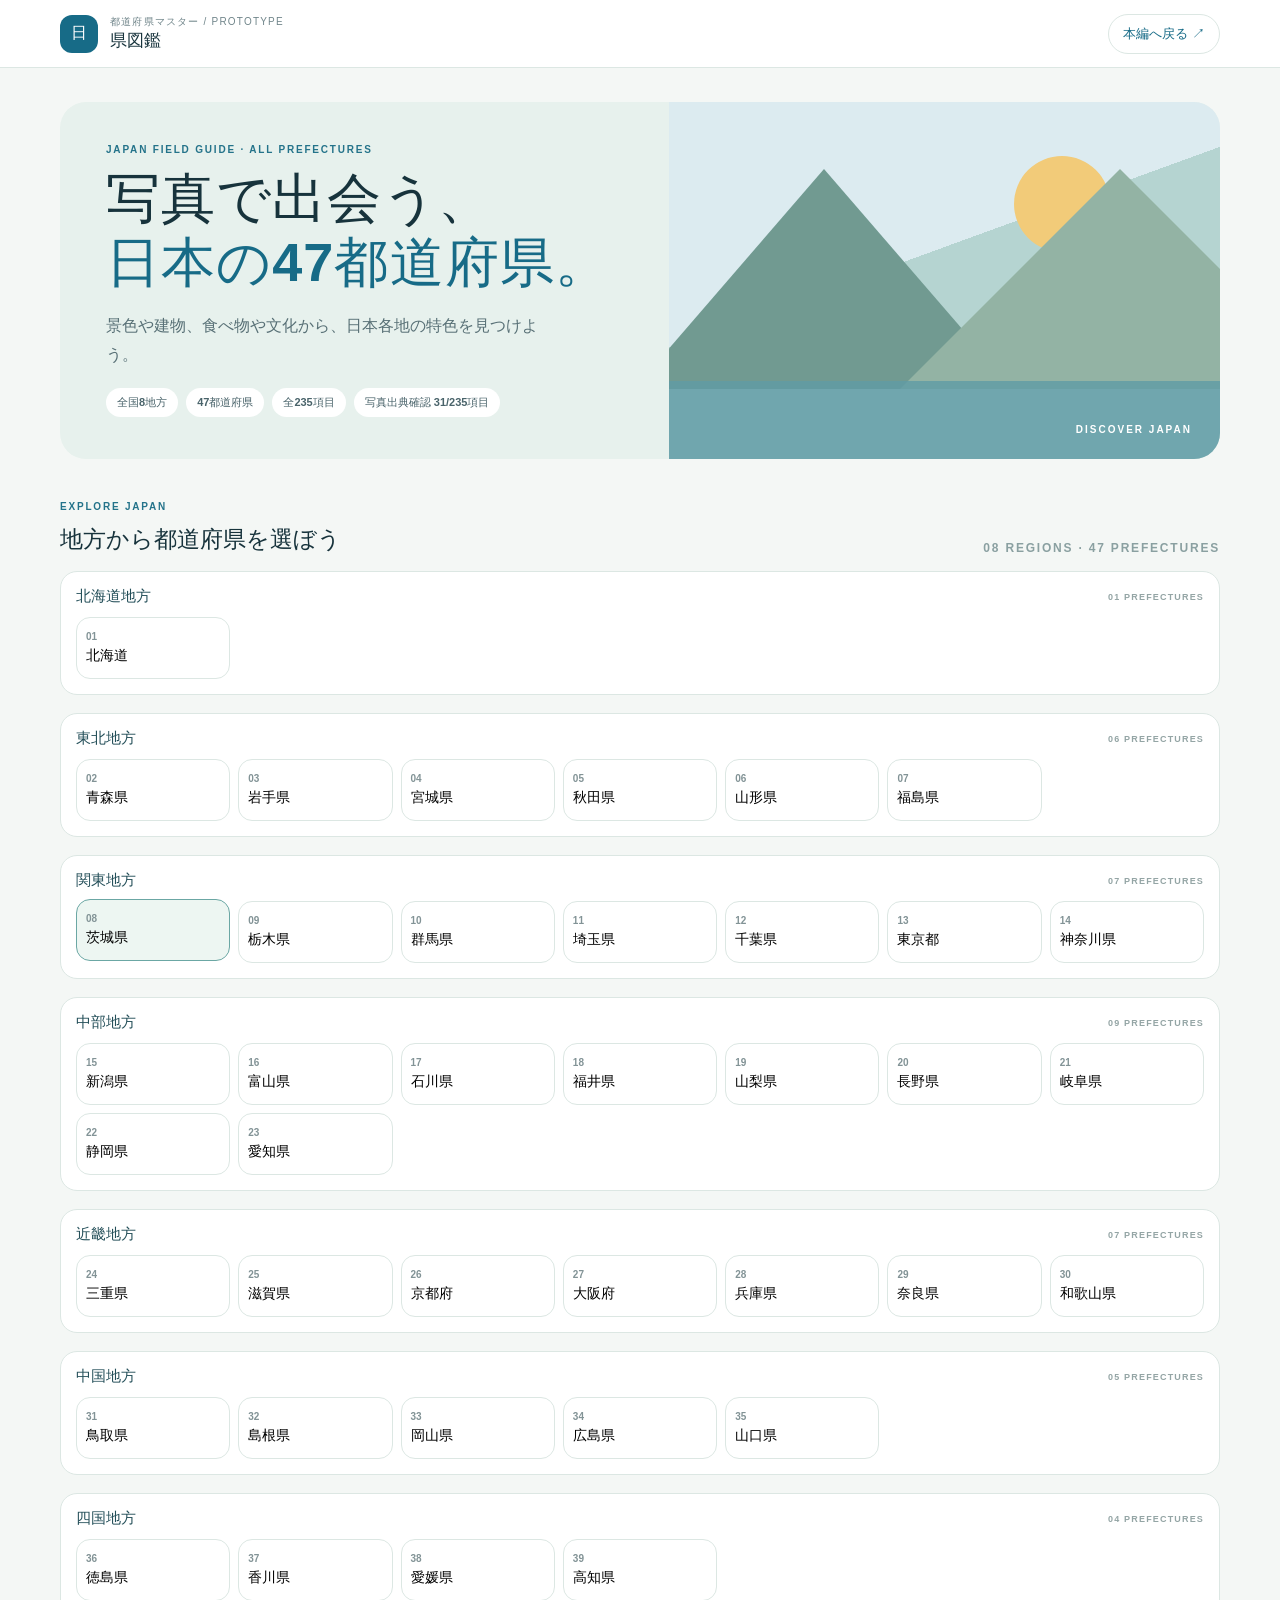
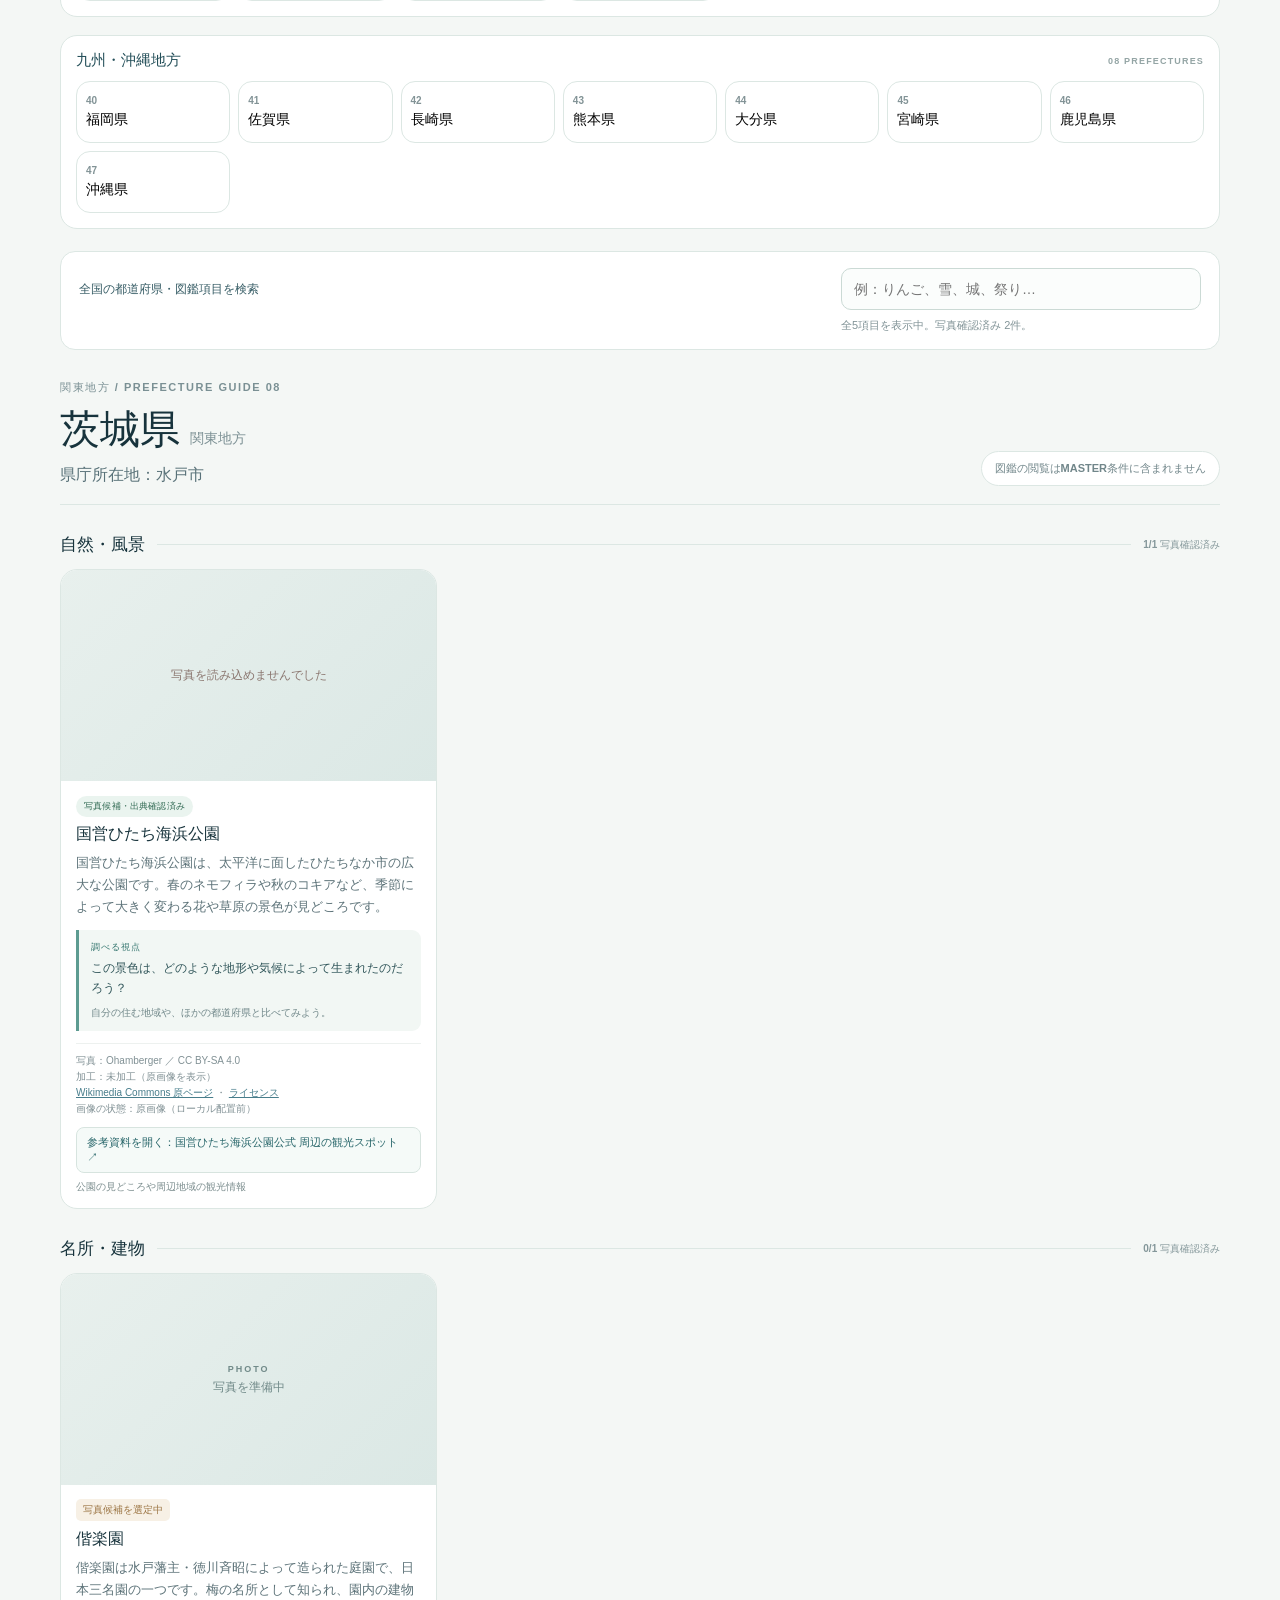
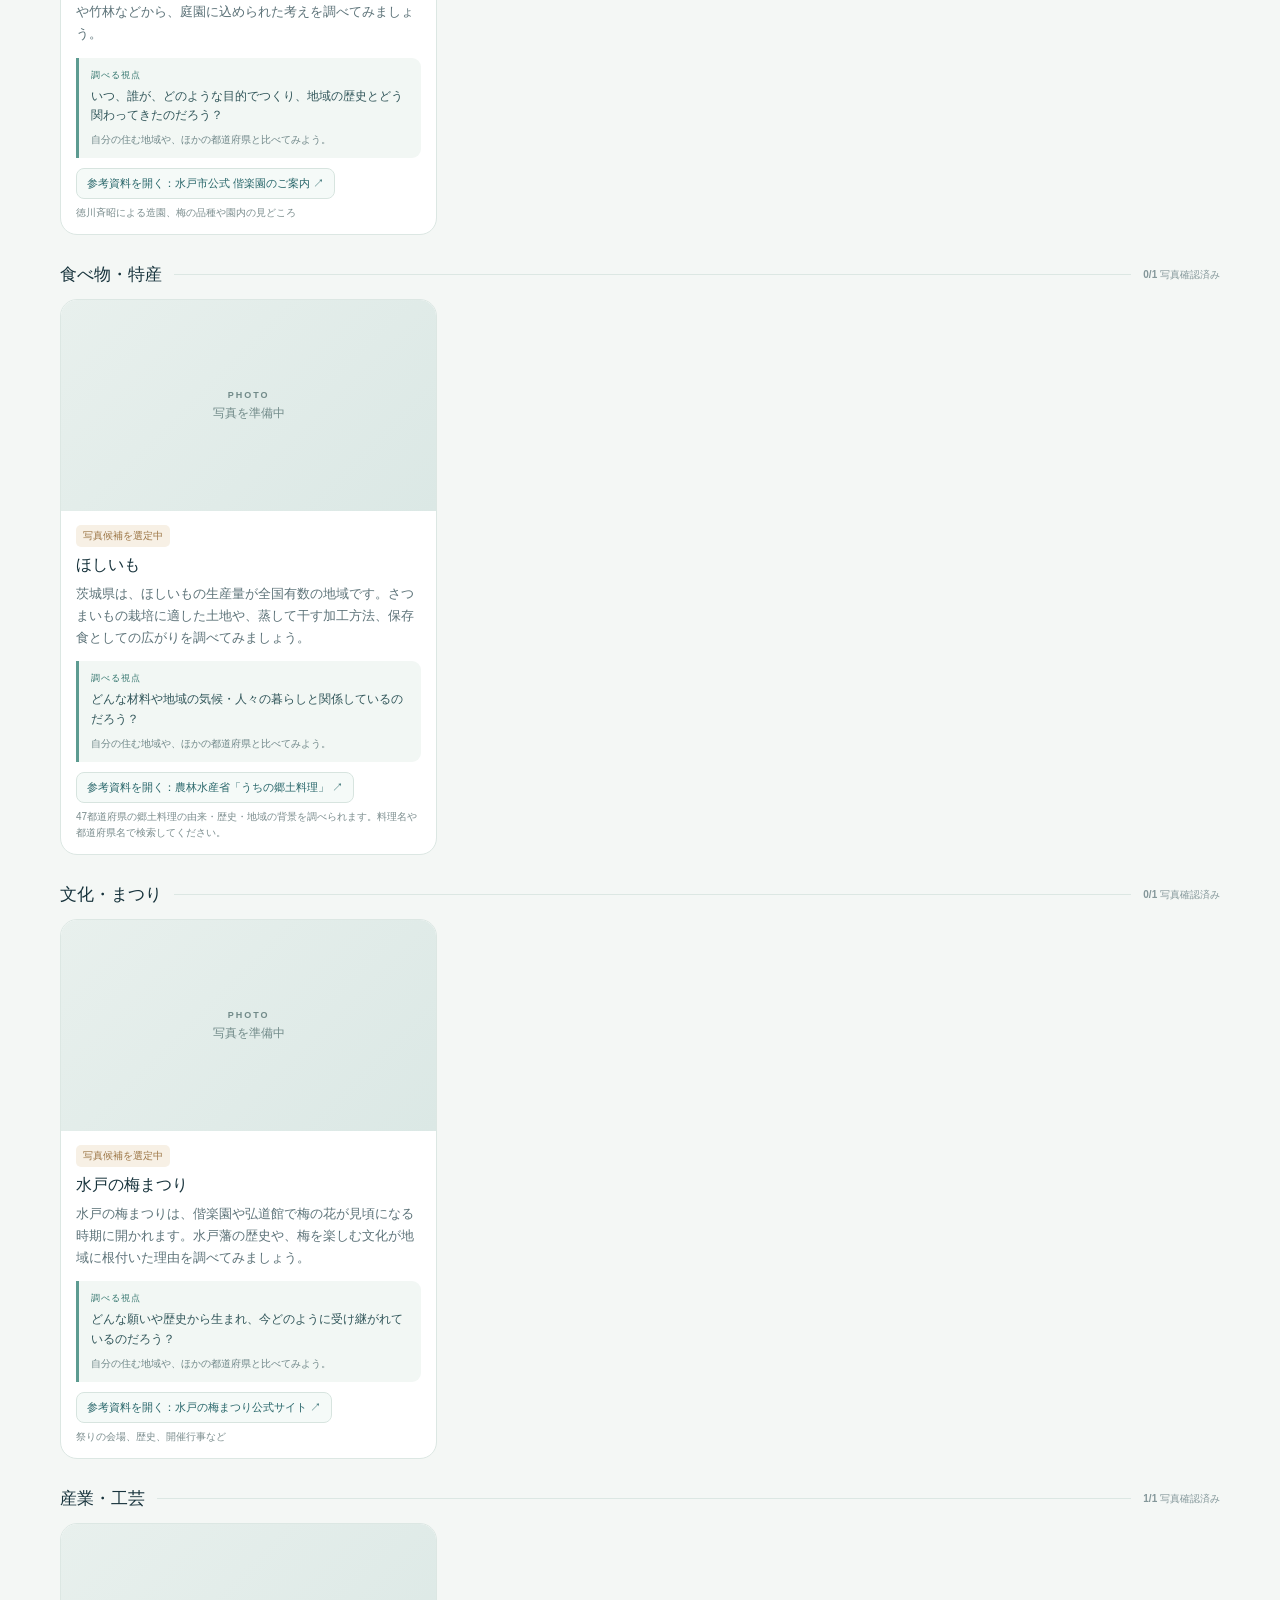
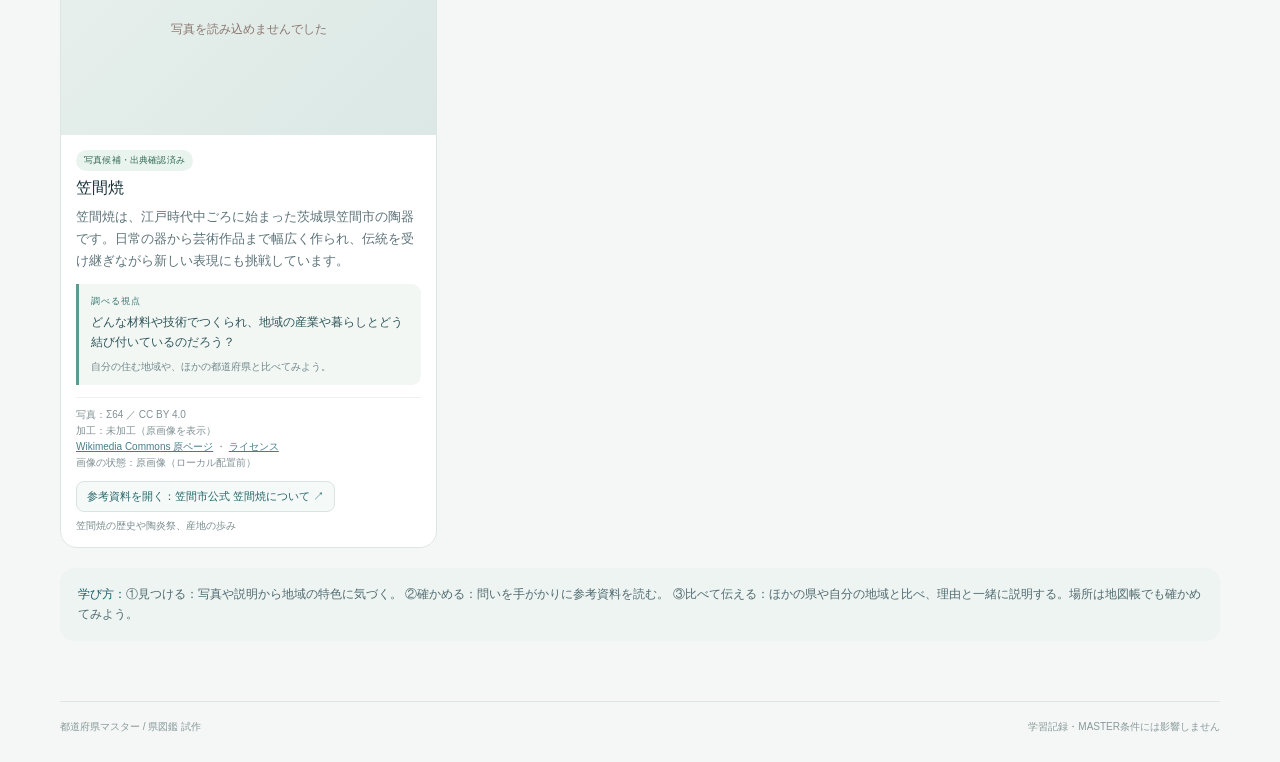
==== commit e13cb1d6: "Add a live photo attribution coverage indicator to the hero" ====
--- a/prototype/index.html
+++ b/prototype/index.html
@@ -19,7 +19,7 @@
         <p class="eyebrow">JAPAN FIELD GUIDE · ALL PREFECTURES</p>
         <h1>写真で出会う、<br><em>日本の47都道府県。</em></h1>
         <p>景色や建物、食べ物や文化から、日本各地の特色を見つけよう。</p>
-        <div class="hero-meta"><span>全国8地方</span><span>47都道府県</span><span>全235項目</span></div>
+        <div class="hero-meta"><span>全国8地方</span><span>47都道府県</span><span>全235項目</span><span id="photoCoverage">写真出典確認を集計中</span></div>
       </div>
       <div class="hero-art" aria-hidden="true"><div class="sun"></div><div class="mountain m1"></div><div class="mountain m2"></div><div class="sea"></div><span>DISCOVER JAPAN</span></div>
     </section>
--- a/prototype/style.css
+++ b/prototype/style.css
@@ -45,3 +45,5 @@
 .search-pref-open{border:1px solid #cbded6;background:#f4f9f6;color:#28666a;border-radius:9px;padding:9px 12px;font:inherit;font-size:11px;font-weight:850;cursor:pointer}
 .search-pref-open:hover{background:#e8f3ed;border-color:#8eb8a5}
 @media(max-width:440px){.search-group{padding:11px}.search-group-head h3{font-size:16px}.search-pref-open{font-size:10px;padding:8px}}
+
+.photo-verified-label{display:inline-flex;align-items:center;margin:0 0 7px;padding:4px 8px;border-radius:999px;background:#eaf4ef;color:#326b54;font-size:9px;font-weight:850;letter-spacing:.02em}
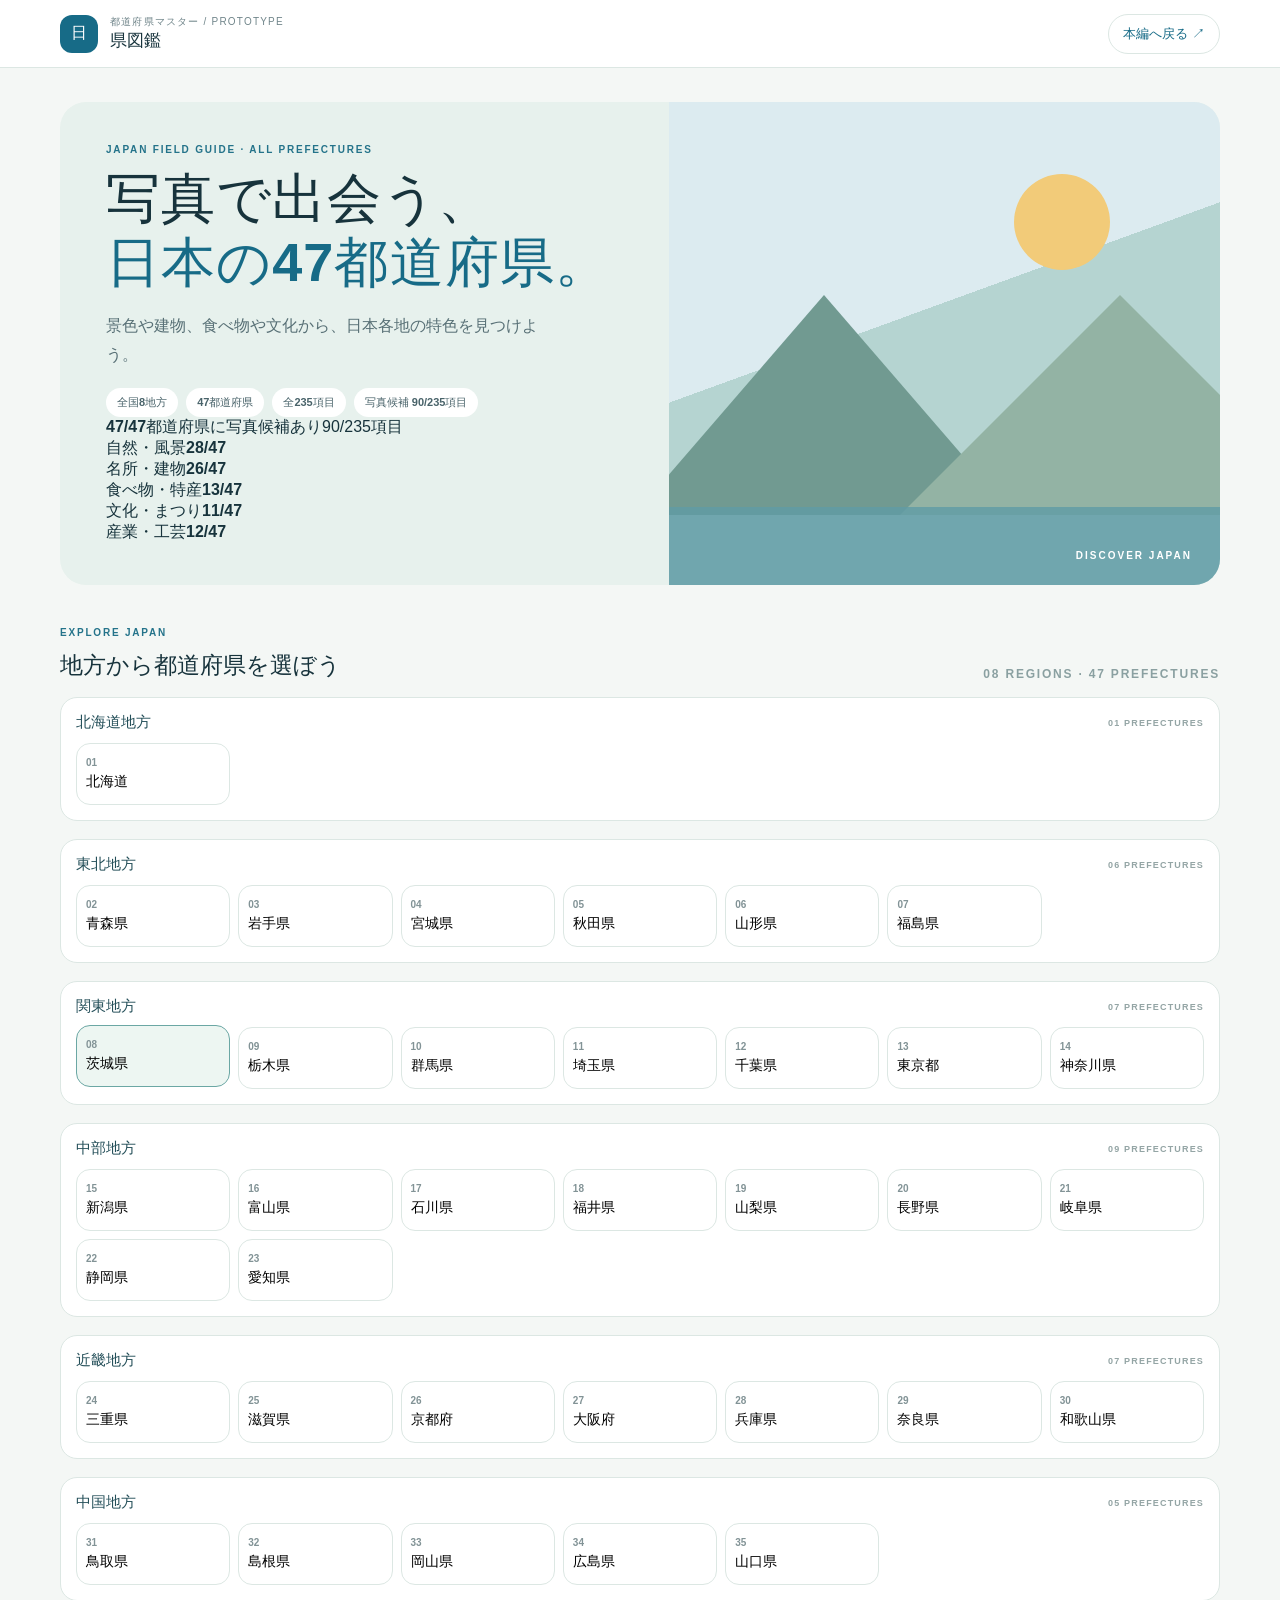
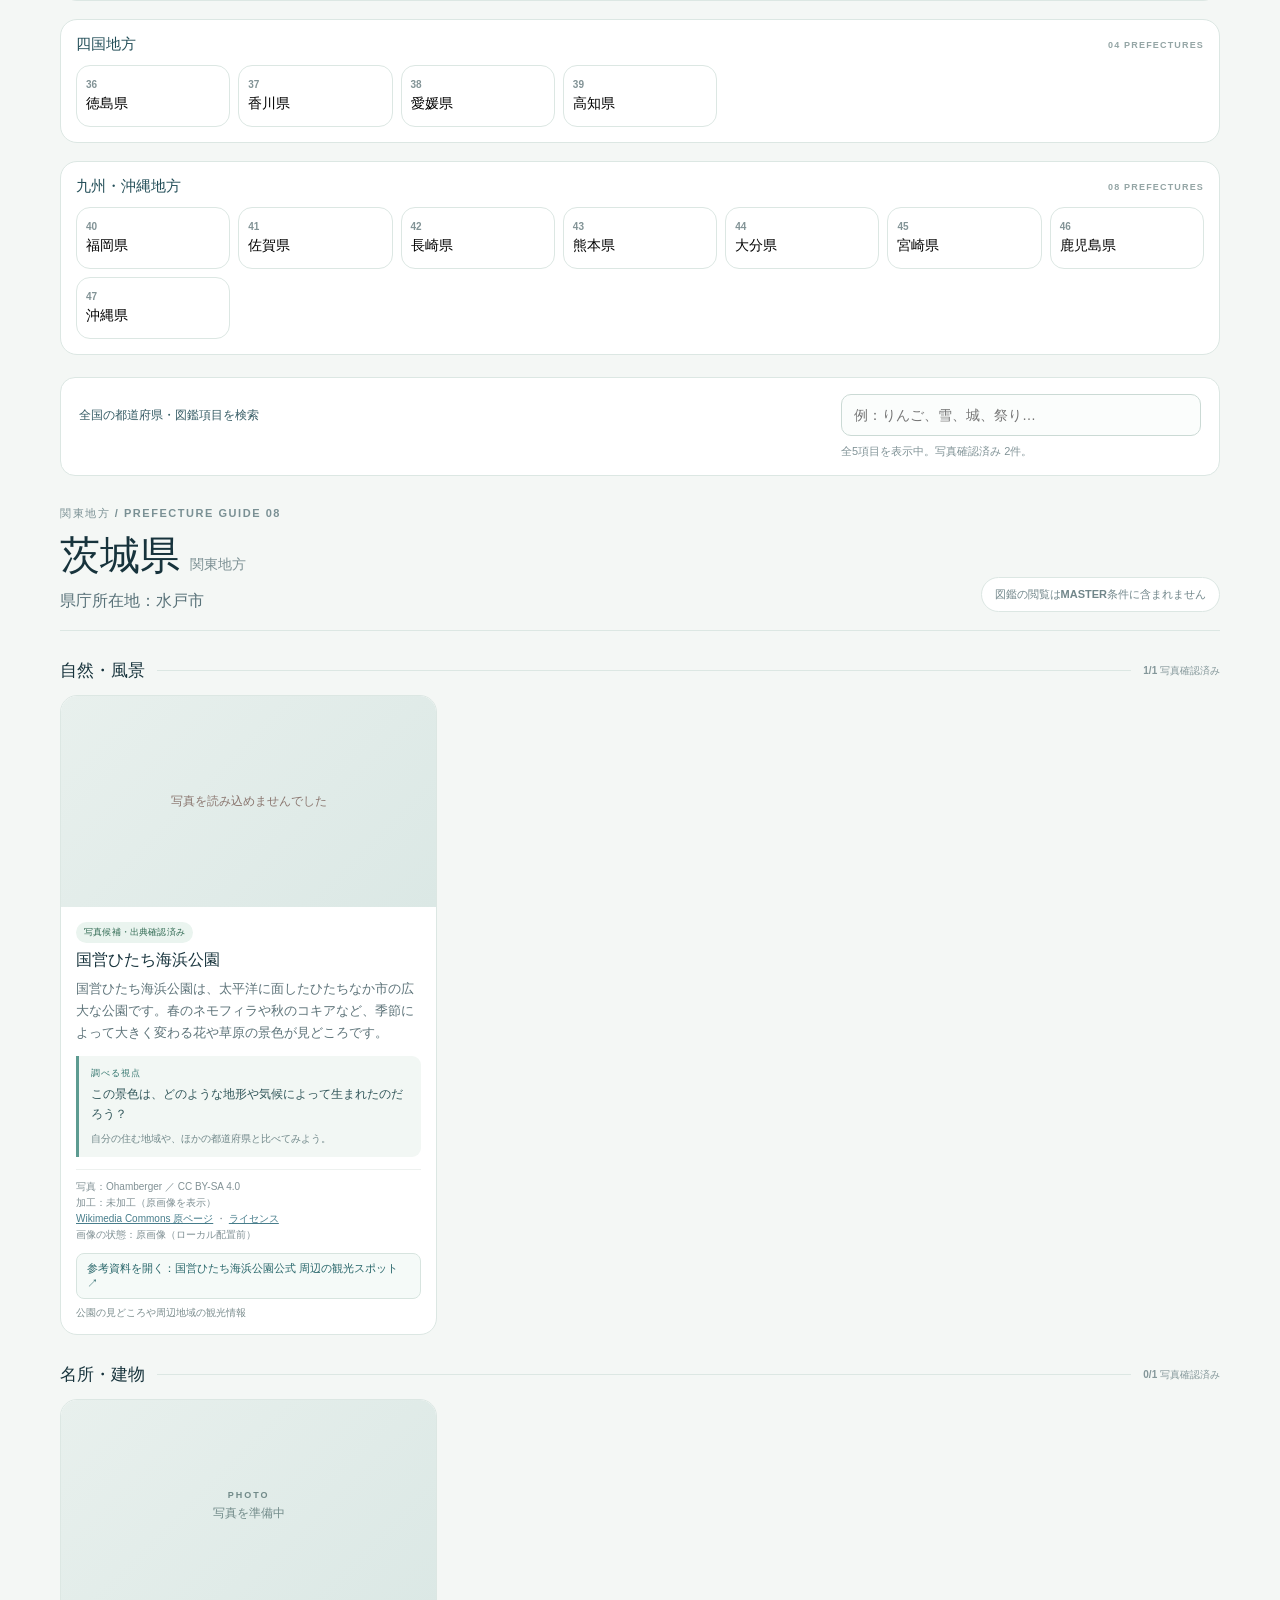
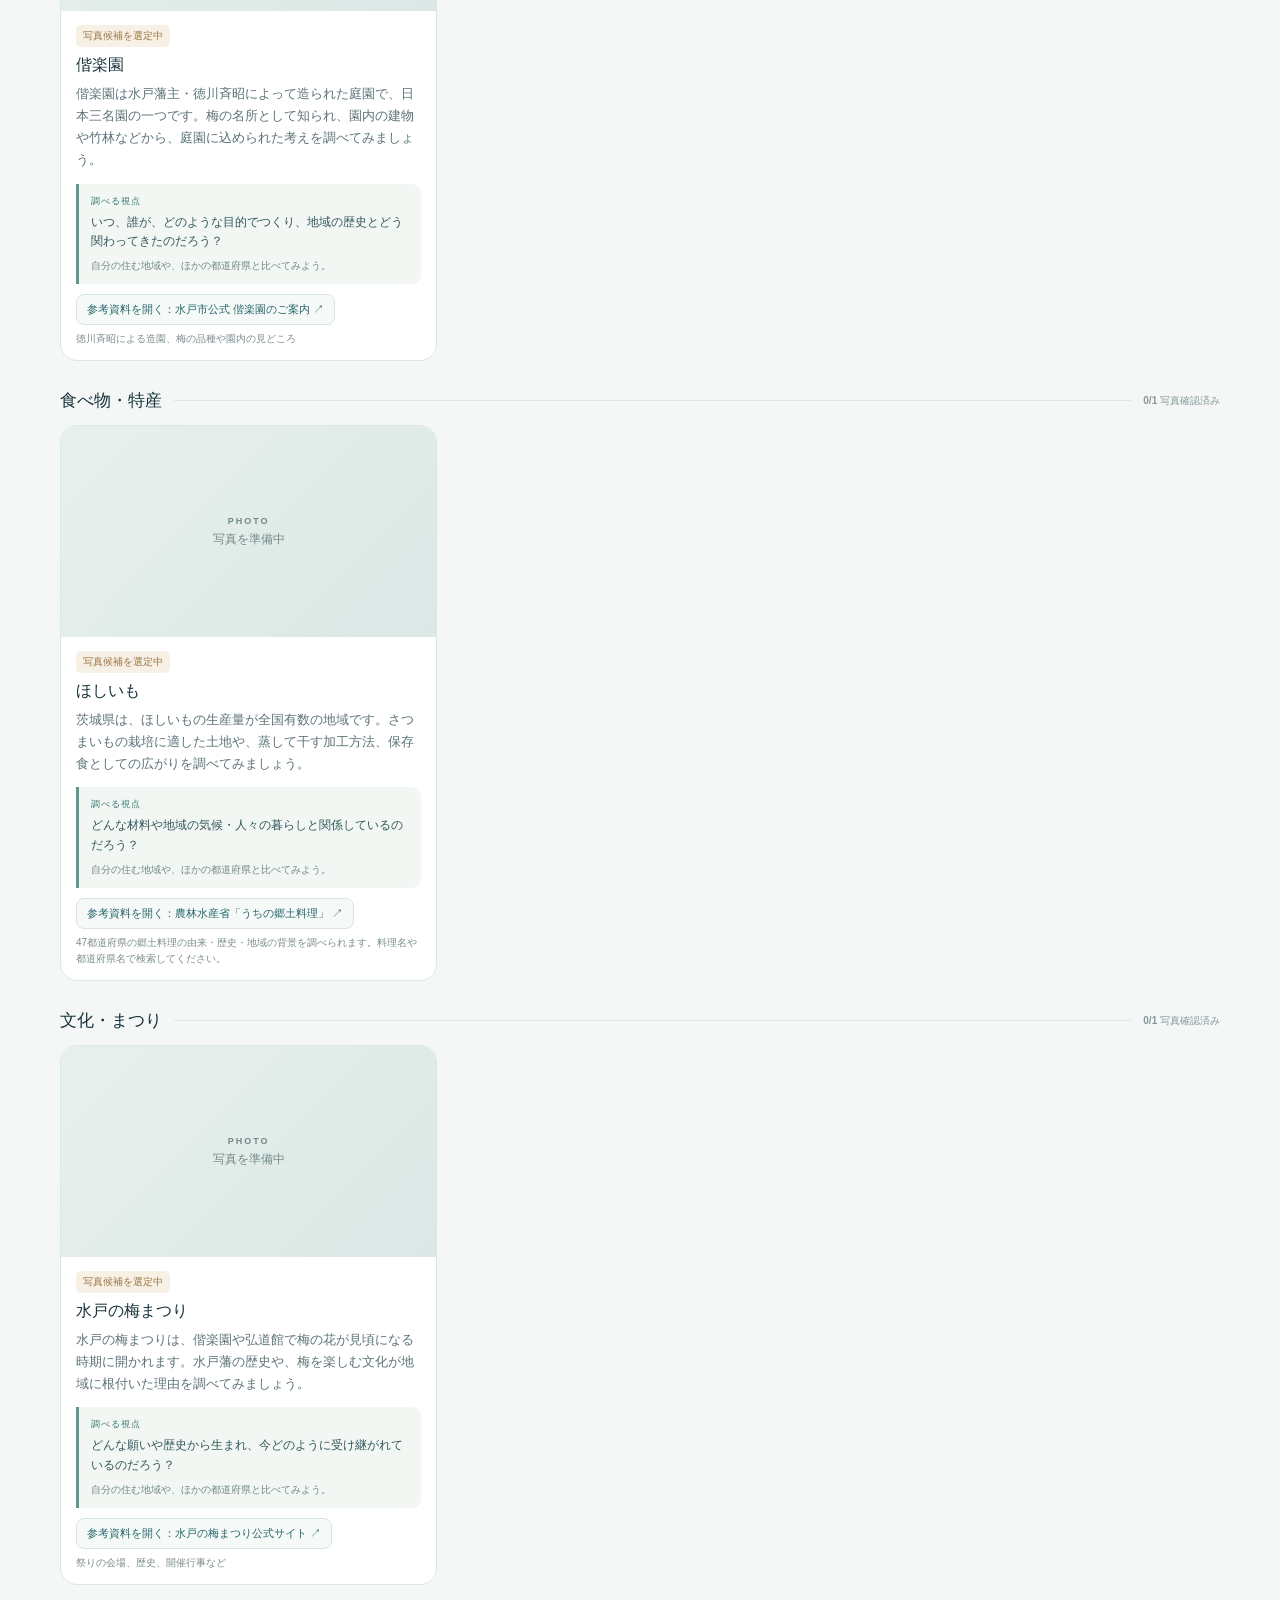
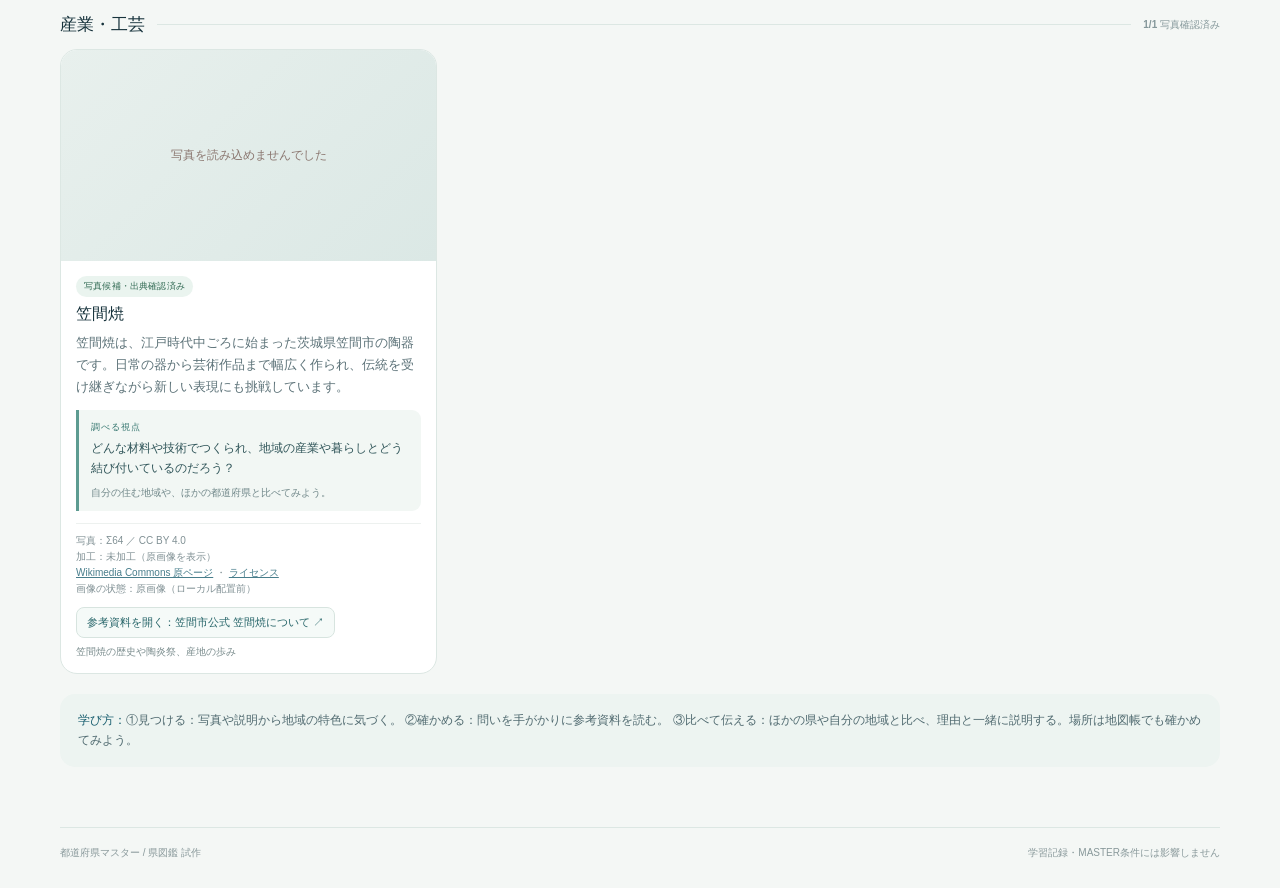
==== commit a04ee8fc: "Add photo selection progress panel to prefecture guide" ====
--- a/prototype/index.html
+++ b/prototype/index.html
@@ -19,7 +19,8 @@
         <p class="eyebrow">JAPAN FIELD GUIDE · ALL PREFECTURES</p>
         <h1>写真で出会う、<br><em>日本の47都道府県。</em></h1>
         <p>景色や建物、食べ物や文化から、日本各地の特色を見つけよう。</p>
-        <div class="hero-meta"><span>全国8地方</span><span>47都道府県</span><span>全235項目</span><span id="photoCoverage">写真出典確認を集計中</span></div>
+        <div class="hero-meta"><span>全国8地方</span><span>47都道府県</span><span>全235項目</span><span id="photoCoverage">写真候補を集計中</span></div>
+        <div id="photoProgress" class="photo-progress" aria-label="写真候補の選定状況"></div>
       </div>
       <div class="hero-art" aria-hidden="true"><div class="sun"></div><div class="mountain m1"></div><div class="mountain m2"></div><div class="sea"></div><span>DISCOVER JAPAN</span></div>
     </section>
